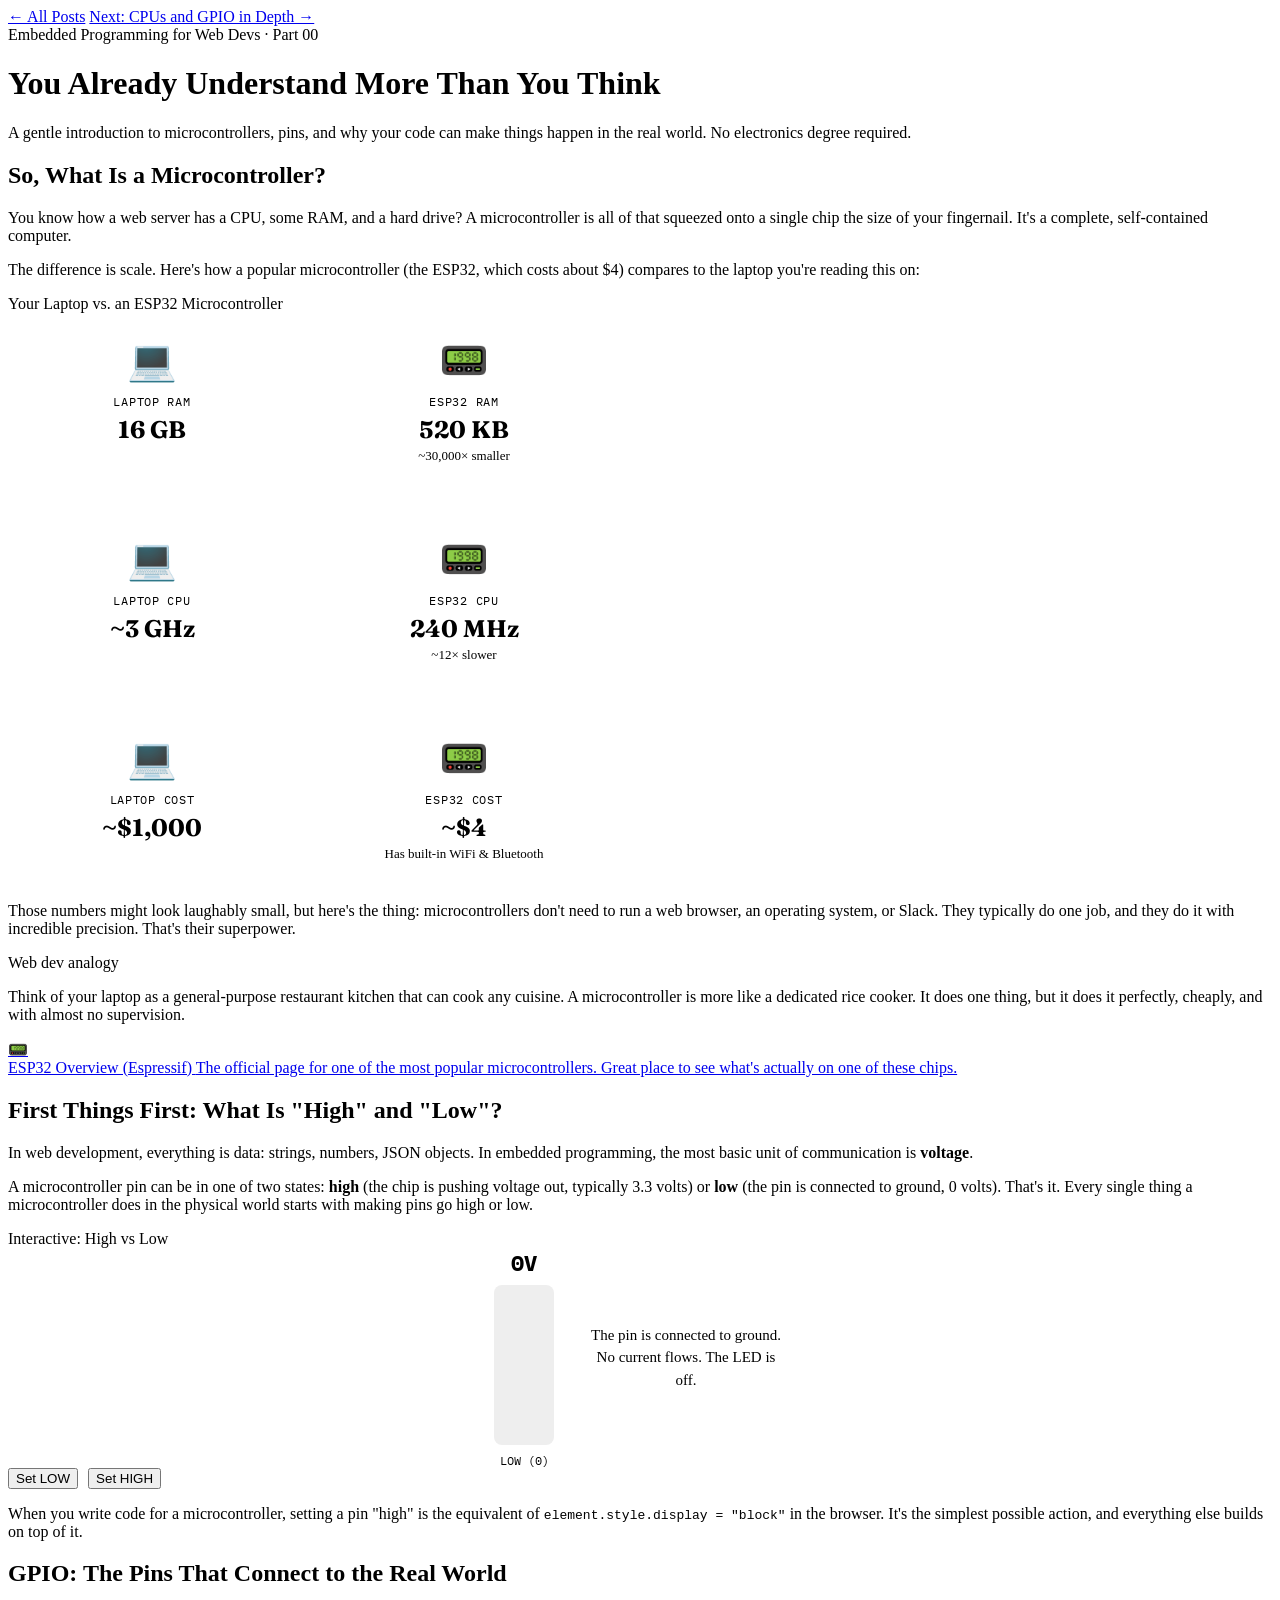
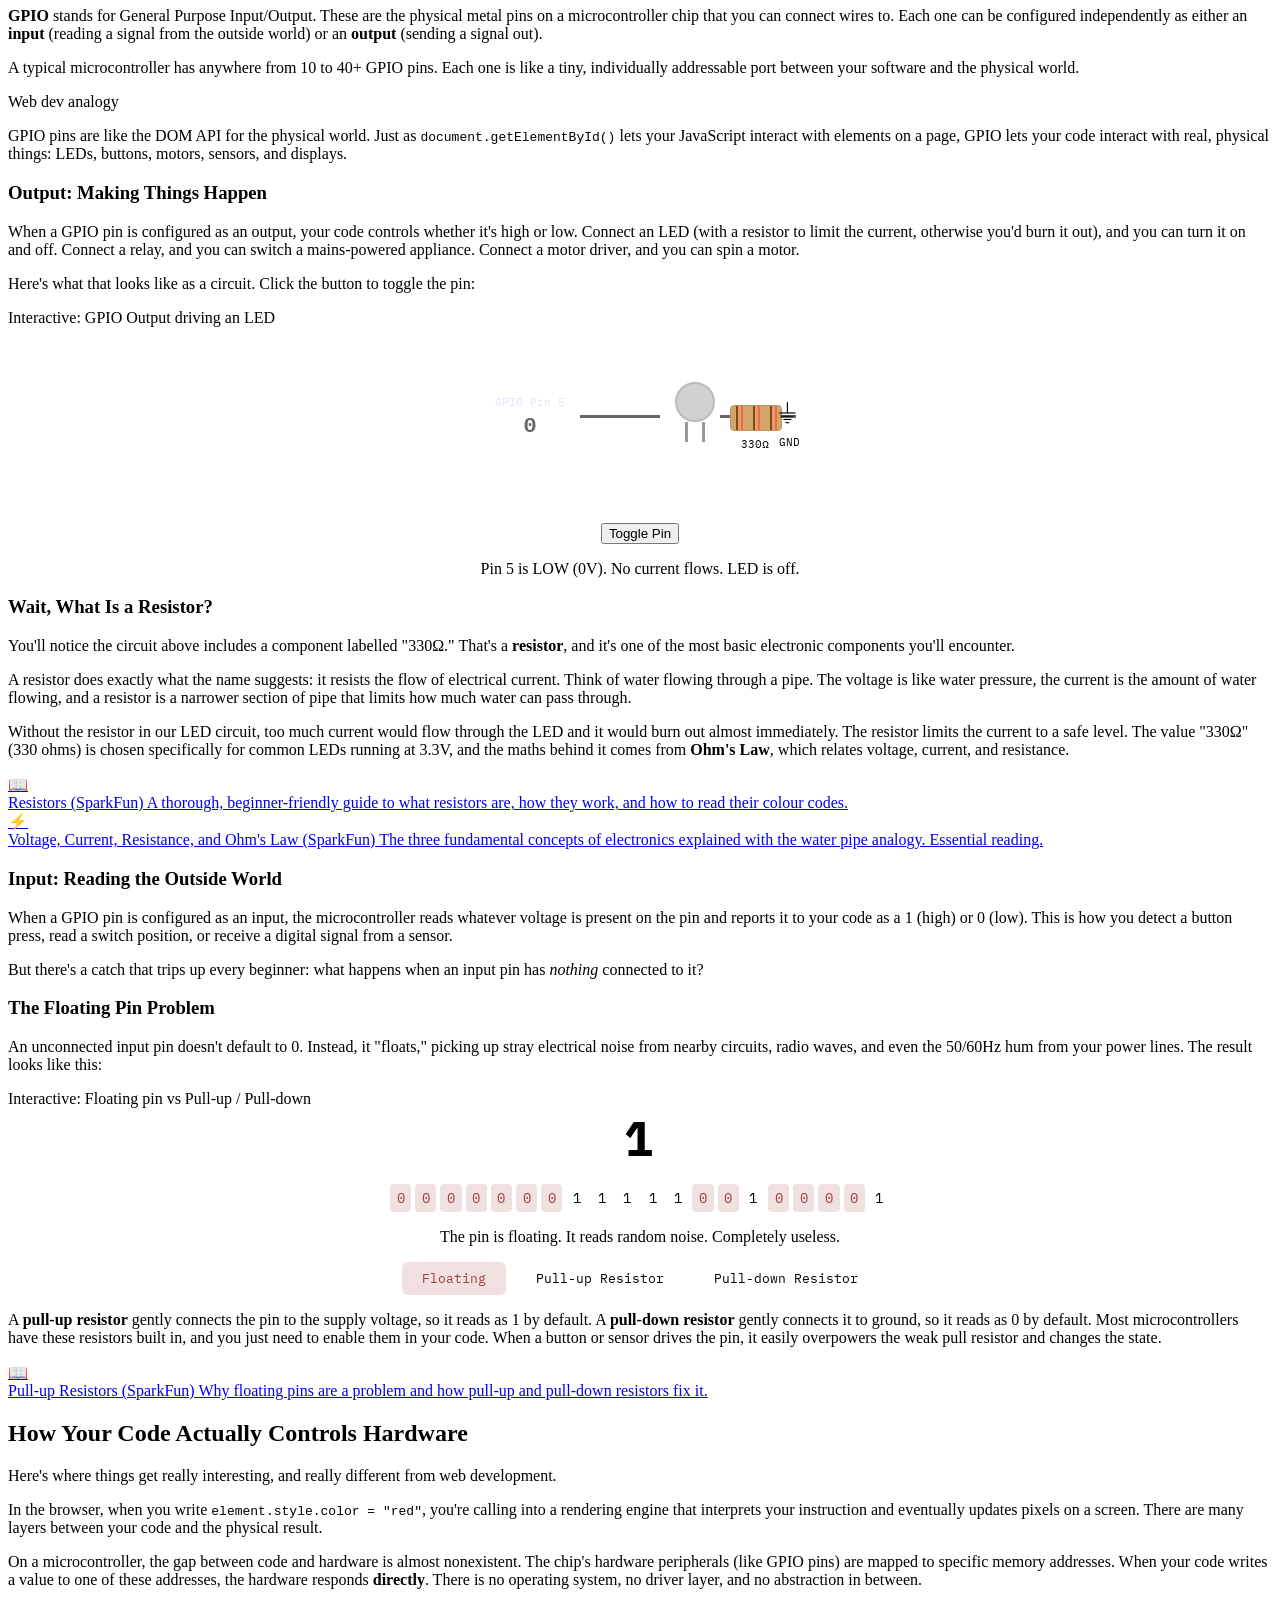
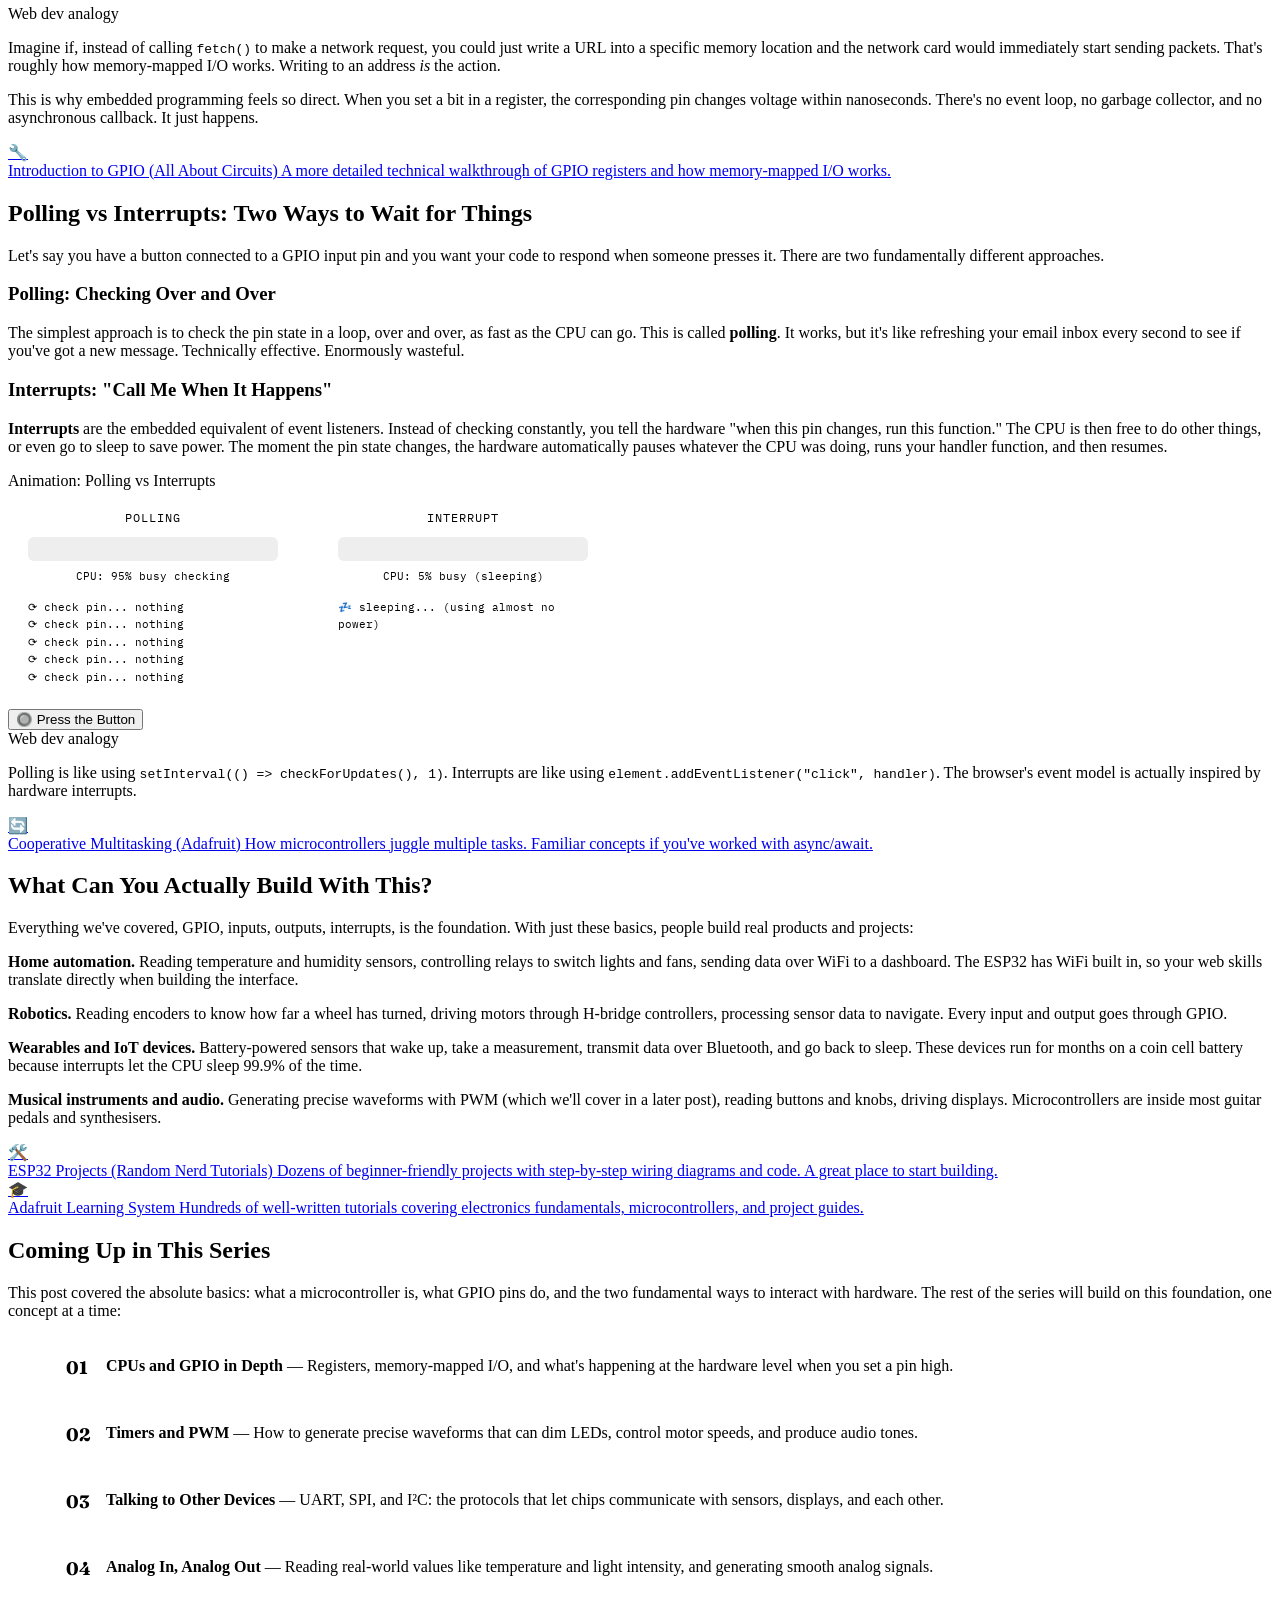
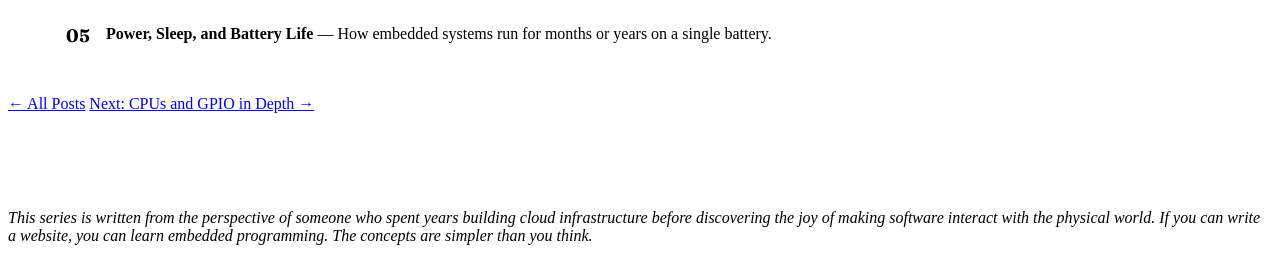
==== posts/00-you-already-understand.html @ 2ce7c253 "commit" ====
<!DOCTYPE html>
<html lang="en">
<head>
<meta charset="UTF-8">
<meta name="viewport" content="width=device-width, initial-scale=1.0">
<title>00: You Already Understand More Than You Think | Embedded for Web Devs</title>
<meta name="description" content="Microcontrollers, GPIO pins, voltage, resistors, and interrupts explained through web dev analogies and interactive demos.">
<link href="https://fonts.googleapis.com/css2?family=Fraunces:ital,opsz,wght@0,9..144,300;0,9..144,500;0,9..144,700;1,9..144,400&family=IBM+Plex+Mono:wght@400;500&family=Source+Sans+3:wght@400;500;600&display=swap" rel="stylesheet">
<link rel="stylesheet" href="../assets/css/shared.css">
<style>
  /* ---- MCU comparison ---- */
  .compare-grid {
    display: grid;
    grid-template-columns: 1fr 1fr;
    gap: 24px;
    width: 100%;
    max-width: 600px;
  }
  .compare-item {
    text-align: center;
    padding: 24px 16px;
    background: var(--bg);
    border-radius: 10px;
  }
  .compare-item .item-icon { font-size: 40px; margin-bottom: 10px; }
  .compare-item .item-label {
    font-family: 'IBM Plex Mono', monospace;
    font-size: 12px;
    text-transform: uppercase;
    letter-spacing: 0.06em;
    color: var(--text-muted);
    margin-bottom: 6px;
  }
  .compare-item .item-value {
    font-family: 'Fraunces', serif;
    font-size: 24px;
    font-weight: 700;
    color: var(--text);
  }
  .compare-item .item-note {
    font-size: 13px;
    color: var(--text-muted);
    margin-top: 4px;
  }

  /* ---- LED circuit ---- */
  .led-demo { display: flex; flex-direction: column; align-items: center; gap: 16px; }
  .circuit-visual { position: relative; width: 320px; height: 180px; }
  .mcu-box {
    position: absolute; left: 0; top: 30px; width: 100px; height: 120px;
    background: var(--code-bg); border-radius: 8px;
    display: flex; flex-direction: column; align-items: center; justify-content: center;
    color: #cdd6f4; font-family: 'IBM Plex Mono', monospace; font-size: 12px;
  }
  .mcu-box .mcu-label { font-size: 11px; opacity: 0.6; margin-bottom: 2px; }
  .mcu-box .pin-state { font-size: 20px; font-weight: 700; transition: color 0.3s; }
  .mcu-box .pin-state.high { color: #a6e3a1; }
  .mcu-box .pin-state.low { color: #6b6560; }
  .wire { position: absolute; top: 88px; left: 100px; width: 80px; height: 3px; background: #6b6560; transition: background 0.3s; }
  .wire.powered { background: var(--green); }
  .led-visual { position: absolute; top: 55px; left: 190px; width: 50px; height: 70px; display: flex; flex-direction: column; align-items: center; }
  .led-bulb {
    width: 36px; height: 36px; border-radius: 50%; background: #d1d1d1;
    transition: background 0.3s, box-shadow 0.3s; border: 2px solid #bbb;
  }
  .led-bulb.on {
    background: #6de368;
    box-shadow: 0 0 20px rgba(109,227,104,0.6), 0 0 60px rgba(109,227,104,0.2);
    border-color: #5bc856;
  }
  .led-legs { width: 14px; height: 20px; border-left: 3px solid #999; border-right: 3px solid #999; }
  .resistor-visual {
    position: absolute; top: 78px; left: 250px; width: 50px; height: 24px;
    background: repeating-linear-gradient(90deg, #d4a56a 0px, #d4a56a 5px, #8b4513 5px, #8b4513 7px, #d4a56a 7px, #d4a56a 10px, #ff6347 10px, #ff6347 12px, #d4a56a 12px, #d4a56a 17px);
    border-radius: 4px; border: 1px solid #b8956a;
  }
  .resistor-label { position: absolute; top: 110px; left: 248px; font-family: 'IBM Plex Mono', monospace; font-size: 11px; color: var(--text-muted); text-align: center; width: 54px; }
  .ground-symbol { position: absolute; top: 68px; right: 4px; font-size: 28px; color: var(--text-muted); }
  .ground-label { position: absolute; top: 108px; right: 0; font-family: 'IBM Plex Mono', monospace; font-size: 11px; color: var(--text-muted); }
  .wire2 { position: absolute; top: 88px; left: 240px; width: 10px; height: 3px; background: #6b6560; }
  .wire3 { position: absolute; top: 88px; left: 300px; width: 16px; height: 3px; background: #6b6560; }
  .demo-btn.active { background: var(--green); border-color: var(--green); color: white; }

  /* ---- Voltage bar ---- */
  .voltage-demo { display: flex; align-items: center; gap: 32px; flex-wrap: wrap; justify-content: center; }
  .voltage-bar-container { display: flex; flex-direction: column; align-items: center; gap: 8px; }
  .voltage-bar-track { width: 60px; height: 160px; background: #eee; border-radius: 8px; position: relative; overflow: hidden; border: 1px solid var(--border); }
  .voltage-bar-fill { position: absolute; bottom: 0; left: 0; right: 0; background: var(--green); border-radius: 0 0 7px 7px; transition: height 0.5s ease; }
  .voltage-bar-label { font-family: 'IBM Plex Mono', monospace; font-size: 22px; font-weight: 700; transition: color 0.3s; }
  .voltage-bar-sublabel { font-family: 'IBM Plex Mono', monospace; font-size: 12px; color: var(--text-muted); }
  .voltage-meaning { font-size: 15px; max-width: 200px; text-align: center; color: var(--text-muted); line-height: 1.5; }

  /* ---- Floating pin ---- */
  .float-demo { display: flex; flex-direction: column; align-items: center; gap: 16px; width: 100%; }
  .float-readout { font-family: 'IBM Plex Mono', monospace; font-size: 48px; font-weight: 700; letter-spacing: 4px; height: 60px; display: flex; align-items: center; transition: color 0.1s; }
  .float-stream { display: flex; gap: 4px; overflow: hidden; width: 100%; max-width: 500px; justify-content: center; }
  .float-bit { font-family: 'IBM Plex Mono', monospace; font-size: 14px; width: 22px; height: 28px; display: flex; align-items: center; justify-content: center; border-radius: 4px; transition: all 0.15s; }
  .float-bit.high { background: var(--green-light); color: var(--green); }
  .float-bit.low { background: #f0e0e0; color: #a04040; }
  .float-controls { display: flex; gap: 10px; flex-wrap: wrap; justify-content: center; }
  .float-btn { font-family: 'IBM Plex Mono', monospace; font-size: 13px; padding: 8px 20px; border-radius: 6px; border: 1px solid var(--border); background: var(--card); cursor: pointer; color: var(--text); transition: all 0.2s; }
  .float-btn:hover { border-color: var(--text-muted); }
  .float-btn.active-pull-up { background: var(--green-light); border-color: var(--green); color: var(--green); }
  .float-btn.active-pull-down { background: #f0e0e0; border-color: #a04040; color: #a04040; }

  /* ---- Polling vs Interrupt ---- */
  .poll-vs-int { display: grid; grid-template-columns: 1fr 1fr; gap: 20px; width: 100%; max-width: 600px; }
  @media (max-width: 560px) { .poll-vs-int { grid-template-columns: 1fr; } }
  .pvi-panel { background: var(--bg); border-radius: 10px; padding: 20px; text-align: center; }
  .pvi-title { font-family: 'IBM Plex Mono', monospace; font-size: 12px; text-transform: uppercase; letter-spacing: 0.08em; color: var(--text-muted); margin-bottom: 12px; }
  .pvi-cpu-bar { height: 24px; background: #eee; border-radius: 6px; overflow: hidden; margin-bottom: 8px; }
  .pvi-cpu-fill { height: 100%; border-radius: 6px; transition: width 0.3s; }
  .pvi-cpu-label { font-family: 'IBM Plex Mono', monospace; font-size: 11px; color: var(--text-muted); margin-bottom: 16px; display: block; }
  .pvi-log { font-family: 'IBM Plex Mono', monospace; font-size: 11px; text-align: left; height: 90px; overflow: hidden; color: var(--text-muted); line-height: 1.6; }
  .pvi-log .check { color: var(--pin-float); }
  .pvi-log .found { color: var(--green); font-weight: 500; }
  .pvi-log .sleep { color: var(--blue); }

  /* ---- Next up list ---- */
  .next-list { list-style: none; display: flex; flex-direction: column; gap: 12px; margin: 20px 0 32px; }
  .next-list li { display: flex; align-items: flex-start; gap: 12px; padding: 14px 18px; background: var(--card); border: 1px solid var(--border); border-radius: 8px; font-size: 16px; line-height: 1.5; }
  .next-list .next-num { font-family: 'Fraunces', serif; font-weight: 700; font-size: 18px; color: var(--accent); flex-shrink: 0; width: 28px; }

  .footer-note { margin-top: 64px; padding-top: 32px; border-top: 1px solid var(--border); font-size: 16px; color: var(--text-muted); font-style: italic; }
</style>
</head>
<body>

<div class="page-container">

  <nav class="post-nav">
    <a href="../index.html">← All Posts</a>
    <a href="01-cpus-and-gpio-in-depth.html" class="post-nav-next">Next: CPUs and GPIO in Depth →</a>
  </nav>

  <span class="series-tag">Embedded Programming for Web Devs · Part 00</span>
  <h1>You Already Understand More Than You Think</h1>
  <p class="subtitle">A gentle introduction to microcontrollers, pins, and why your code can make things happen in the real world. No electronics degree required.</p>

  <h2 class="fade-in">So, What Is a Microcontroller?</h2>

  <p class="fade-in">You know how a web server has a CPU, some RAM, and a hard drive? A microcontroller is all of that squeezed onto a single chip the size of your fingernail. It's a complete, self-contained computer.</p>

  <p class="fade-in">The difference is scale. Here's how a popular microcontroller (the ESP32, which costs about $4) compares to the laptop you're reading this on:</p>

  <div class="demo-container fade-in">
    <div class="demo-header">Your Laptop vs. an ESP32 Microcontroller</div>
    <div class="demo-body">
      <div class="compare-grid">
        <div class="compare-item"><div class="item-icon">💻</div><div class="item-label">Laptop RAM</div><div class="item-value">16 GB</div></div>
        <div class="compare-item"><div class="item-icon">📟</div><div class="item-label">ESP32 RAM</div><div class="item-value">520 KB</div><div class="item-note">~30,000× smaller</div></div>
        <div class="compare-item"><div class="item-icon">💻</div><div class="item-label">Laptop CPU</div><div class="item-value">~3 GHz</div></div>
        <div class="compare-item"><div class="item-icon">📟</div><div class="item-label">ESP32 CPU</div><div class="item-value">240 MHz</div><div class="item-note">~12× slower</div></div>
        <div class="compare-item"><div class="item-icon">💻</div><div class="item-label">Laptop Cost</div><div class="item-value">~$1,000</div></div>
        <div class="compare-item"><div class="item-icon">📟</div><div class="item-label">ESP32 Cost</div><div class="item-value">~$4</div><div class="item-note">Has built-in WiFi & Bluetooth</div></div>
      </div>
    </div>
  </div>

  <p class="fade-in">Those numbers might look laughably small, but here's the thing: microcontrollers don't need to run a web browser, an operating system, or Slack. They typically do one job, and they do it with incredible precision. That's their superpower.</p>

  <div class="analogy fade-in">
    <div class="analogy-label">Web dev analogy</div>
    <p>Think of your laptop as a general-purpose restaurant kitchen that can cook any cuisine. A microcontroller is more like a dedicated rice cooker. It does one thing, but it does it perfectly, cheaply, and with almost no supervision.</p>
  </div>

  <a href="https://www.espressif.com/en/products/socs/esp32" class="link-card fade-in" target="_blank">
    <div class="link-icon">📟</div>
    <div class="link-body">
      <span class="link-title">ESP32 Overview (Espressif)</span>
      <span class="link-desc">The official page for one of the most popular microcontrollers. Great place to see what's actually on one of these chips.</span>
    </div>
  </a>

  <h2 class="fade-in">First Things First: What Is "High" and "Low"?</h2>

  <p class="fade-in">In web development, everything is data: strings, numbers, JSON objects. In embedded programming, the most basic unit of communication is <strong>voltage</strong>.</p>

  <p class="fade-in">A microcontroller pin can be in one of two states: <strong>high</strong> (the chip is pushing voltage out, typically 3.3 volts) or <strong>low</strong> (the pin is connected to ground, 0 volts). That's it. Every single thing a microcontroller does in the physical world starts with making pins go high or low.</p>

  <div class="demo-container fade-in" id="voltage-demo">
    <div class="demo-header">Interactive: High vs Low</div>
    <div class="demo-body">
      <div class="voltage-demo">
        <div class="voltage-bar-container">
          <div class="voltage-bar-label" id="voltage-value" style="color: var(--pin-low);">0V</div>
          <div class="voltage-bar-track"><div class="voltage-bar-fill" id="voltage-fill" style="height: 0%;"></div></div>
          <div class="voltage-bar-sublabel" id="voltage-state">LOW (0)</div>
        </div>
        <div class="voltage-meaning" id="voltage-meaning">The pin is connected to ground. No current flows. The LED is off.</div>
      </div>
      <div style="display: flex; gap: 10px;">
        <button class="demo-btn" onclick="setVoltage(false)">Set LOW</button>
        <button class="demo-btn" onclick="setVoltage(true)">Set HIGH</button>
      </div>
    </div>
  </div>

  <p class="fade-in">When you write code for a microcontroller, setting a pin "high" is the equivalent of <code>element.style.display = "block"</code> in the browser. It's the simplest possible action, and everything else builds on top of it.</p>

  <h2 class="fade-in">GPIO: The Pins That Connect to the Real World</h2>

  <p class="fade-in"><strong>GPIO</strong> stands for General Purpose Input/Output. These are the physical metal pins on a microcontroller chip that you can connect wires to. Each one can be configured independently as either an <strong>input</strong> (reading a signal from the outside world) or an <strong>output</strong> (sending a signal out).</p>

  <p class="fade-in">A typical microcontroller has anywhere from 10 to 40+ GPIO pins. Each one is like a tiny, individually addressable port between your software and the physical world.</p>

  <div class="analogy fade-in">
    <div class="analogy-label">Web dev analogy</div>
    <p>GPIO pins are like the DOM API for the physical world. Just as <code>document.getElementById()</code> lets your JavaScript interact with elements on a page, GPIO lets your code interact with real, physical things: LEDs, buttons, motors, sensors, and displays.</p>
  </div>

  <h3 class="fade-in">Output: Making Things Happen</h3>

  <p class="fade-in">When a GPIO pin is configured as an output, your code controls whether it's high or low. Connect an LED (with a resistor to limit the current, otherwise you'd burn it out), and you can turn it on and off. Connect a relay, and you can switch a mains-powered appliance. Connect a motor driver, and you can spin a motor.</p>

  <p class="fade-in">Here's what that looks like as a circuit. Click the button to toggle the pin:</p>

  <div class="demo-container fade-in" id="led-demo">
    <div class="demo-header">Interactive: GPIO Output driving an LED</div>
    <div class="demo-body">
      <div class="led-demo">
        <div class="circuit-visual">
          <div class="mcu-box"><span class="mcu-label">GPIO Pin 5</span><span class="pin-state low" id="led-pin-state">0</span></div>
          <div class="wire" id="led-wire"></div>
          <div class="led-visual"><div class="led-bulb" id="led-bulb"></div><div class="led-legs"></div></div>
          <div class="wire2"></div>
          <div class="resistor-visual"></div>
          <div class="resistor-label">330Ω</div>
          <div class="wire3"></div>
          <div class="ground-symbol">⏚</div>
          <div class="ground-label">GND</div>
        </div>
        <button class="demo-btn" id="led-toggle-btn" onclick="toggleLED()">Toggle Pin</button>
        <div class="demo-caption" id="led-caption">Pin 5 is LOW (0V). No current flows. LED is off.</div>
      </div>
    </div>
  </div>

  <h3 class="fade-in">Wait, What Is a Resistor?</h3>

  <p class="fade-in">You'll notice the circuit above includes a component labelled "330Ω." That's a <strong>resistor</strong>, and it's one of the most basic electronic components you'll encounter.</p>

  <p class="fade-in">A resistor does exactly what the name suggests: it resists the flow of electrical current. Think of water flowing through a pipe. The voltage is like water pressure, the current is the amount of water flowing, and a resistor is a narrower section of pipe that limits how much water can pass through.</p>

  <p class="fade-in">Without the resistor in our LED circuit, too much current would flow through the LED and it would burn out almost immediately. The resistor limits the current to a safe level. The value "330Ω" (330 ohms) is chosen specifically for common LEDs running at 3.3V, and the maths behind it comes from <strong>Ohm's Law</strong>, which relates voltage, current, and resistance.</p>

  <a href="https://learn.sparkfun.com/tutorials/resistors/all" class="link-card fade-in" target="_blank">
    <div class="link-icon">📖</div>
    <div class="link-body">
      <span class="link-title">Resistors (SparkFun)</span>
      <span class="link-desc">A thorough, beginner-friendly guide to what resistors are, how they work, and how to read their colour codes.</span>
    </div>
  </a>

  <a href="https://learn.sparkfun.com/tutorials/voltage-current-resistance-and-ohms-law/all" class="link-card fade-in" target="_blank">
    <div class="link-icon">⚡</div>
    <div class="link-body">
      <span class="link-title">Voltage, Current, Resistance, and Ohm's Law (SparkFun)</span>
      <span class="link-desc">The three fundamental concepts of electronics explained with the water pipe analogy. Essential reading.</span>
    </div>
  </a>

  <h3 class="fade-in">Input: Reading the Outside World</h3>

  <p class="fade-in">When a GPIO pin is configured as an input, the microcontroller reads whatever voltage is present on the pin and reports it to your code as a 1 (high) or 0 (low). This is how you detect a button press, read a switch position, or receive a digital signal from a sensor.</p>

  <p class="fade-in">But there's a catch that trips up every beginner: what happens when an input pin has <em>nothing</em> connected to it?</p>

  <h3 class="fade-in">The Floating Pin Problem</h3>

  <p class="fade-in">An unconnected input pin doesn't default to 0. Instead, it "floats," picking up stray electrical noise from nearby circuits, radio waves, and even the 50/60Hz hum from your power lines. The result looks like this:</p>

  <div class="demo-container fade-in" id="float-demo">
    <div class="demo-header">Interactive: Floating pin vs Pull-up / Pull-down</div>
    <div class="demo-body">
      <div class="float-demo">
        <div class="float-readout" id="float-value">?</div>
        <div class="float-stream" id="float-stream"></div>
        <div class="demo-caption" id="float-caption">The pin is floating. It reads random noise. Completely useless.</div>
        <div class="float-controls">
          <button class="float-btn" id="btn-float" onclick="setFloatMode('float')">Floating</button>
          <button class="float-btn" id="btn-pullup" onclick="setFloatMode('pullup')">Pull-up Resistor</button>
          <button class="float-btn" id="btn-pulldown" onclick="setFloatMode('pulldown')">Pull-down Resistor</button>
        </div>
      </div>
    </div>
  </div>

  <p class="fade-in">A <strong>pull-up resistor</strong> gently connects the pin to the supply voltage, so it reads as 1 by default. A <strong>pull-down resistor</strong> gently connects it to ground, so it reads as 0 by default. Most microcontrollers have these resistors built in, and you just need to enable them in your code. When a button or sensor drives the pin, it easily overpowers the weak pull resistor and changes the state.</p>

  <a href="https://learn.sparkfun.com/tutorials/pull-up-resistors/all" class="link-card fade-in" target="_blank">
    <div class="link-icon">📖</div>
    <div class="link-body">
      <span class="link-title">Pull-up Resistors (SparkFun)</span>
      <span class="link-desc">Why floating pins are a problem and how pull-up and pull-down resistors fix it.</span>
    </div>
  </a>

  <h2 class="fade-in">How Your Code Actually Controls Hardware</h2>

  <p class="fade-in">Here's where things get really interesting, and really different from web development.</p>

  <p class="fade-in">In the browser, when you write <code>element.style.color = "red"</code>, you're calling into a rendering engine that interprets your instruction and eventually updates pixels on a screen. There are many layers between your code and the physical result.</p>

  <p class="fade-in">On a microcontroller, the gap between code and hardware is almost nonexistent. The chip's hardware peripherals (like GPIO pins) are mapped to specific memory addresses. When your code writes a value to one of these addresses, the hardware responds <strong>directly</strong>. There is no operating system, no driver layer, and no abstraction in between.</p>

  <div class="analogy fade-in">
    <div class="analogy-label">Web dev analogy</div>
    <p>Imagine if, instead of calling <code>fetch()</code> to make a network request, you could just write a URL into a specific memory location and the network card would immediately start sending packets. That's roughly how memory-mapped I/O works. Writing to an address <em>is</em> the action.</p>
  </div>

  <p class="fade-in">This is why embedded programming feels so direct. When you set a bit in a register, the corresponding pin changes voltage within nanoseconds. There's no event loop, no garbage collector, and no asynchronous callback. It just happens.</p>

  <a href="https://www.allaboutcircuits.com/technical-articles/introduction-to-microcontroller-gpio/" class="link-card fade-in" target="_blank">
    <div class="link-icon">🔧</div>
    <div class="link-body">
      <span class="link-title">Introduction to GPIO (All About Circuits)</span>
      <span class="link-desc">A more detailed technical walkthrough of GPIO registers and how memory-mapped I/O works.</span>
    </div>
  </a>

  <h2 class="fade-in">Polling vs Interrupts: Two Ways to Wait for Things</h2>

  <p class="fade-in">Let's say you have a button connected to a GPIO input pin and you want your code to respond when someone presses it. There are two fundamentally different approaches.</p>

  <h3 class="fade-in">Polling: Checking Over and Over</h3>

  <p class="fade-in">The simplest approach is to check the pin state in a loop, over and over, as fast as the CPU can go. This is called <strong>polling</strong>. It works, but it's like refreshing your email inbox every second to see if you've got a new message. Technically effective. Enormously wasteful.</p>

  <h3 class="fade-in">Interrupts: "Call Me When It Happens"</h3>

  <p class="fade-in"><strong>Interrupts</strong> are the embedded equivalent of event listeners. Instead of checking constantly, you tell the hardware "when this pin changes, run this function." The CPU is then free to do other things, or even go to sleep to save power. The moment the pin state changes, the hardware automatically pauses whatever the CPU was doing, runs your handler function, and then resumes.</p>

  <div class="demo-container fade-in" id="poll-int-demo">
    <div class="demo-header">Animation: Polling vs Interrupts</div>
    <div class="demo-body">
      <div class="poll-vs-int">
        <div class="pvi-panel">
          <div class="pvi-title">Polling</div>
          <div class="pvi-cpu-bar"><div class="pvi-cpu-fill" id="poll-cpu" style="width: 95%; background: var(--pin-float);"></div></div>
          <span class="pvi-cpu-label">CPU: 95% busy checking</span>
          <div class="pvi-log" id="poll-log"></div>
        </div>
        <div class="pvi-panel">
          <div class="pvi-title">Interrupt</div>
          <div class="pvi-cpu-bar"><div class="pvi-cpu-fill" id="int-cpu" style="width: 5%; background: var(--green);"></div></div>
          <span class="pvi-cpu-label">CPU: 5% busy (sleeping)</span>
          <div class="pvi-log" id="int-log"></div>
        </div>
      </div>
      <button class="demo-btn" id="press-btn" onclick="simulatePress()">🔘 Press the Button</button>
    </div>
  </div>

  <div class="analogy fade-in">
    <div class="analogy-label">Web dev analogy</div>
    <p>Polling is like using <code>setInterval(() => checkForUpdates(), 1)</code>. Interrupts are like using <code>element.addEventListener("click", handler)</code>. The browser's event model is actually inspired by hardware interrupts.</p>
  </div>

  <a href="https://learn.adafruit.com/cooperative-multitasking-in-circuitpython-with-asyncio/overview" class="link-card fade-in" target="_blank">
    <div class="link-icon">🔄</div>
    <div class="link-body">
      <span class="link-title">Cooperative Multitasking (Adafruit)</span>
      <span class="link-desc">How microcontrollers juggle multiple tasks. Familiar concepts if you've worked with async/await.</span>
    </div>
  </a>

  <h2 class="fade-in">What Can You Actually Build With This?</h2>

  <p class="fade-in">Everything we've covered, GPIO, inputs, outputs, interrupts, is the foundation. With just these basics, people build real products and projects:</p>

  <p class="fade-in"><strong>Home automation.</strong> Reading temperature and humidity sensors, controlling relays to switch lights and fans, sending data over WiFi to a dashboard. The ESP32 has WiFi built in, so your web skills translate directly when building the interface.</p>

  <p class="fade-in"><strong>Robotics.</strong> Reading encoders to know how far a wheel has turned, driving motors through H-bridge controllers, processing sensor data to navigate. Every input and output goes through GPIO.</p>

  <p class="fade-in"><strong>Wearables and IoT devices.</strong> Battery-powered sensors that wake up, take a measurement, transmit data over Bluetooth, and go back to sleep. These devices run for months on a coin cell battery because interrupts let the CPU sleep 99.9% of the time.</p>

  <p class="fade-in"><strong>Musical instruments and audio.</strong> Generating precise waveforms with PWM (which we'll cover in a later post), reading buttons and knobs, driving displays. Microcontrollers are inside most guitar pedals and synthesisers.</p>

  <a href="https://randomnerdtutorials.com/projects-esp32/" class="link-card fade-in" target="_blank">
    <div class="link-icon">🛠️</div>
    <div class="link-body">
      <span class="link-title">ESP32 Projects (Random Nerd Tutorials)</span>
      <span class="link-desc">Dozens of beginner-friendly projects with step-by-step wiring diagrams and code. A great place to start building.</span>
    </div>
  </a>

  <a href="https://learn.adafruit.com/" class="link-card fade-in" target="_blank">
    <div class="link-icon">🎓</div>
    <div class="link-body">
      <span class="link-title">Adafruit Learning System</span>
      <span class="link-desc">Hundreds of well-written tutorials covering electronics fundamentals, microcontrollers, and project guides.</span>
    </div>
  </a>

  <h2 class="fade-in">Coming Up in This Series</h2>

  <p class="fade-in">This post covered the absolute basics: what a microcontroller is, what GPIO pins do, and the two fundamental ways to interact with hardware. The rest of the series will build on this foundation, one concept at a time:</p>

  <ul class="next-list fade-in">
    <li><span class="next-num">01</span><span><strong>CPUs and GPIO in Depth</strong> — Registers, memory-mapped I/O, and what's happening at the hardware level when you set a pin high.</span></li>
    <li><span class="next-num">02</span><span><strong>Timers and PWM</strong> — How to generate precise waveforms that can dim LEDs, control motor speeds, and produce audio tones.</span></li>
    <li><span class="next-num">03</span><span><strong>Talking to Other Devices</strong> — UART, SPI, and I²C: the protocols that let chips communicate with sensors, displays, and each other.</span></li>
    <li><span class="next-num">04</span><span><strong>Analog In, Analog Out</strong> — Reading real-world values like temperature and light intensity, and generating smooth analog signals.</span></li>
    <li><span class="next-num">05</span><span><strong>Power, Sleep, and Battery Life</strong> — How embedded systems run for months or years on a single battery.</span></li>
  </ul>

  <div class="post-footer fade-in">
    <a href="../index.html">← All Posts</a>
    <a href="01-cpus-and-gpio-in-depth.html">Next: CPUs and GPIO in Depth →</a>
  </div>

  <p class="fade-in footer-note">This series is written from the perspective of someone who spent years building cloud infrastructure before discovering the joy of making software interact with the physical world. If you can write a website, you can learn embedded programming. The concepts are simpler than you think.</p>

</div>

<script src="../assets/js/shared.js"></script>
<script>
// ---- Voltage demo ----
function setVoltage(high) {
  const fill = document.getElementById('voltage-fill');
  const value = document.getElementById('voltage-value');
  const state = document.getElementById('voltage-state');
  const meaning = document.getElementById('voltage-meaning');
  if (high) {
    fill.style.height = '100%'; value.textContent = '3.3V'; value.style.color = 'var(--green)';
    state.textContent = 'HIGH (1)'; meaning.textContent = 'The pin is driven to 3.3 volts. Current flows through the circuit. The LED is on.';
  } else {
    fill.style.height = '0%'; value.textContent = '0V'; value.style.color = 'var(--pin-low)';
    state.textContent = 'LOW (0)'; meaning.textContent = 'The pin is connected to ground. No current flows. The LED is off.';
  }
}

// ---- LED demo ----
let ledOn = false;
function toggleLED() {
  ledOn = !ledOn;
  const bulb = document.getElementById('led-bulb'), wire = document.getElementById('led-wire');
  const pinState = document.getElementById('led-pin-state'), caption = document.getElementById('led-caption');
  const btn = document.getElementById('led-toggle-btn');
  if (ledOn) {
    bulb.classList.add('on'); wire.classList.add('powered'); pinState.textContent = '1'; pinState.className = 'pin-state high';
    caption.textContent = 'Pin 5 is HIGH (3.3V). Current flows through the LED and resistor to ground. LED is on!'; btn.classList.add('active');
  } else {
    bulb.classList.remove('on'); wire.classList.remove('powered'); pinState.textContent = '0'; pinState.className = 'pin-state low';
    caption.textContent = 'Pin 5 is LOW (0V). No current flows. LED is off.'; btn.classList.remove('active');
  }
}

// ---- Floating pin demo ----
let floatMode = 'float';
function initFloatDemo() {
  const stream = document.getElementById('float-stream');
  for (let i = 0; i < 20; i++) {
    const bit = document.createElement('div'); bit.className = 'float-bit low'; bit.textContent = '0'; stream.appendChild(bit);
  }
  setFloatMode('float');
  setInterval(() => {
    const value = document.getElementById('float-value'), stream = document.getElementById('float-stream');
    let v, cls;
    if (floatMode === 'float') { v = Math.random() > 0.5 ? 1 : 0; cls = v ? 'high' : 'low'; }
    else if (floatMode === 'pullup') { v = 1; cls = 'high'; }
    else { v = 0; cls = 'low'; }
    value.textContent = v; value.style.color = v ? 'var(--green)' : '#a04040';
    const newBit = document.createElement('div'); newBit.className = 'float-bit ' + cls; newBit.textContent = v;
    stream.appendChild(newBit);
    if (stream.children.length > 20) stream.removeChild(stream.firstChild);
  }, 150);
}
function setFloatMode(mode) {
  floatMode = mode;
  document.getElementById('btn-float').className = 'float-btn';
  document.getElementById('btn-pullup').className = 'float-btn';
  document.getElementById('btn-pulldown').className = 'float-btn';
  const caption = document.getElementById('float-caption');
  if (mode === 'float') { document.getElementById('btn-float').classList.add('active-pull-down'); caption.textContent = 'The pin is floating. It reads random noise. Completely useless.'; }
  else if (mode === 'pullup') { document.getElementById('btn-pullup').classList.add('active-pull-up'); caption.textContent = 'Pull-up enabled. The pin reads a stable 1. Press a button to pull it low.'; }
  else { document.getElementById('btn-pulldown').classList.add('active-pull-down'); caption.textContent = 'Pull-down enabled. The pin reads a stable 0. A sensor can drive it high.'; }
}

// ---- Polling vs Interrupt ----
function initPollDemo() {
  const pollLog = document.getElementById('poll-log'), intLog = document.getElementById('int-log');
  setInterval(() => {
    const line = document.createElement('div'); line.innerHTML = '<span class="check">⟳ check pin... nothing</span>';
    pollLog.appendChild(line); if (pollLog.children.length > 5) pollLog.removeChild(pollLog.firstChild);
  }, 400);
  intLog.innerHTML = '<div class="sleep">💤 sleeping... (using almost no power)</div>';
}
function simulatePress() {
  const pollLog = document.getElementById('poll-log'), intLog = document.getElementById('int-log');
  const btn = document.getElementById('press-btn');
  btn.style.transform = 'scale(0.95)'; setTimeout(() => btn.style.transform = '', 150);
  const pollLine = document.createElement('div'); pollLine.innerHTML = '<span class="found">⟳ check pin... PRESSED! → toggle LED</span>';
  pollLog.appendChild(pollLine); if (pollLog.children.length > 5) pollLog.removeChild(pollLog.firstChild);
  intLog.innerHTML = '';
  const intLine1 = document.createElement('div'); intLine1.innerHTML = '<span class="found">⚡ INTERRUPT! → toggle LED</span>'; intLog.appendChild(intLine1);
  setTimeout(() => { const intLine2 = document.createElement('div'); intLine2.innerHTML = '<span class="sleep">💤 back to sleep...</span>'; intLog.appendChild(intLine2); }, 800);
}

document.addEventListener('DOMContentLoaded', () => { initFloatDemo(); initPollDemo(); });
</script>

</body>
</html>
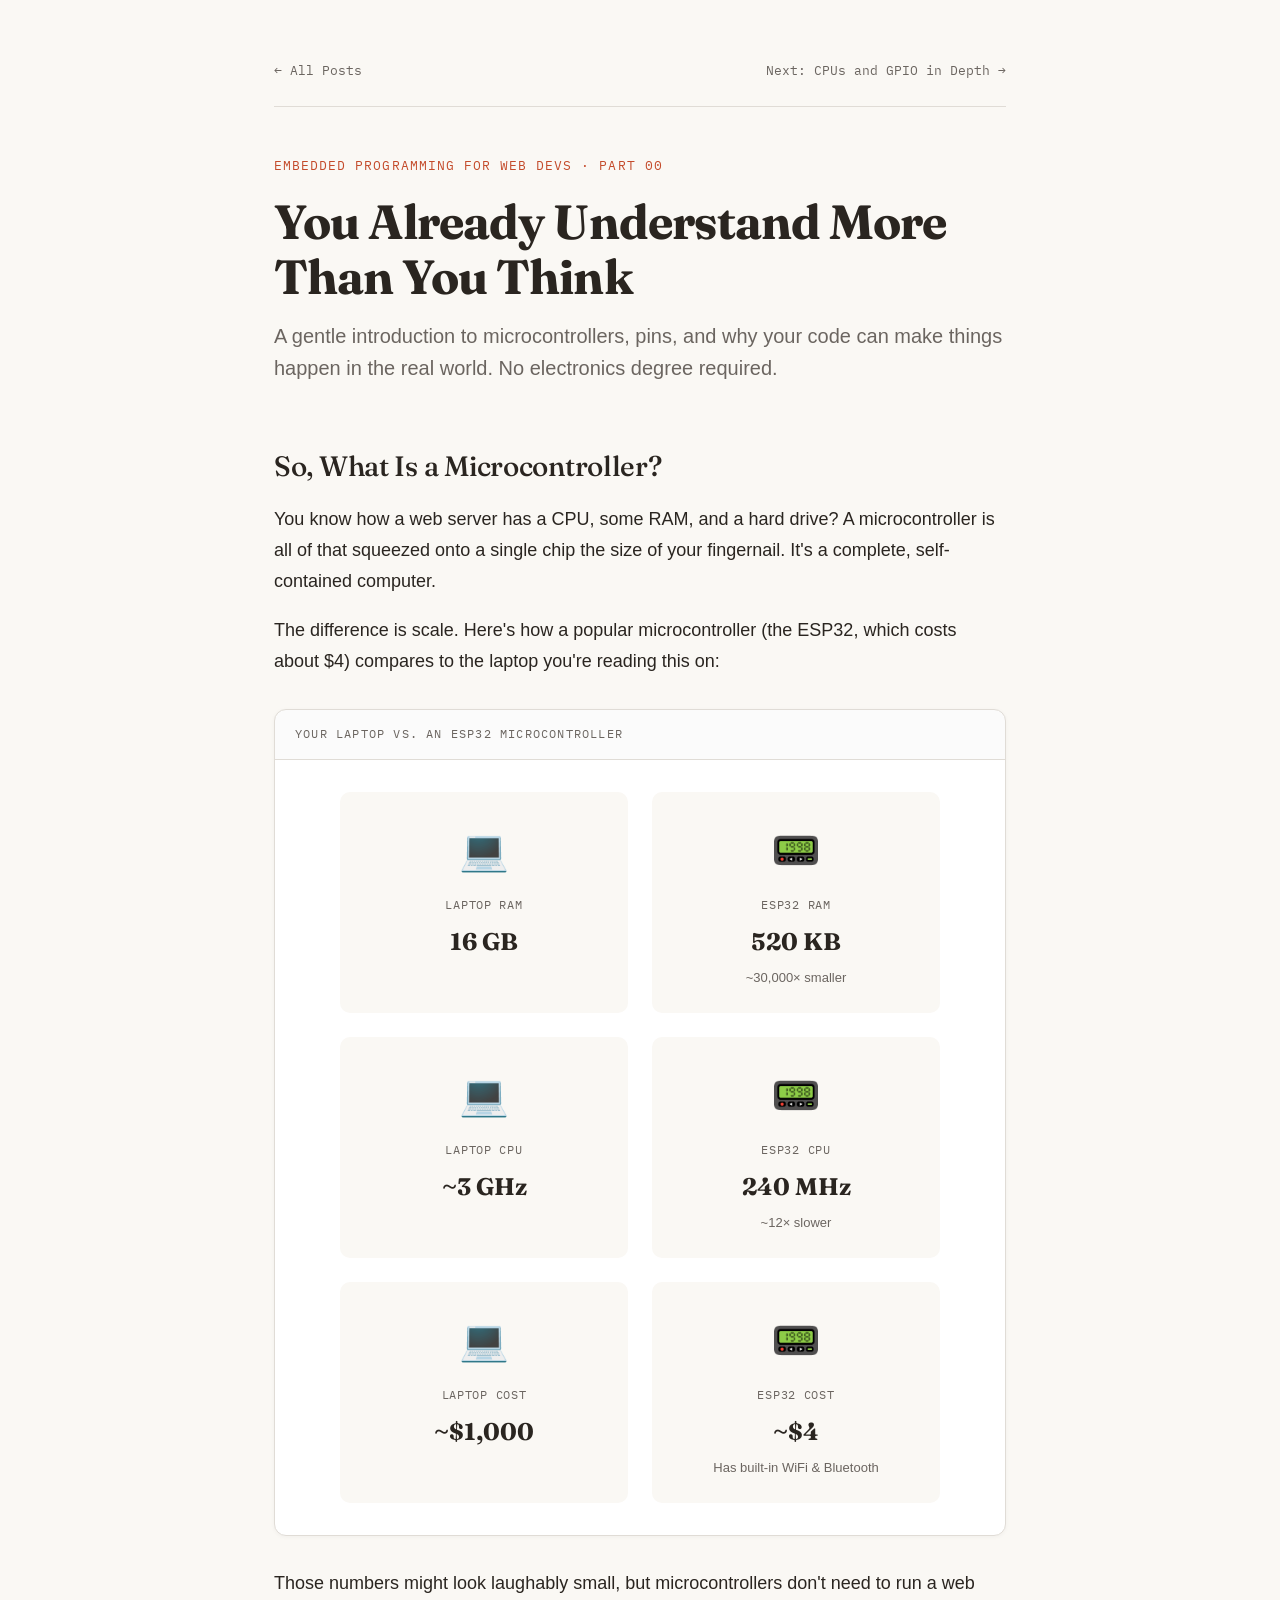
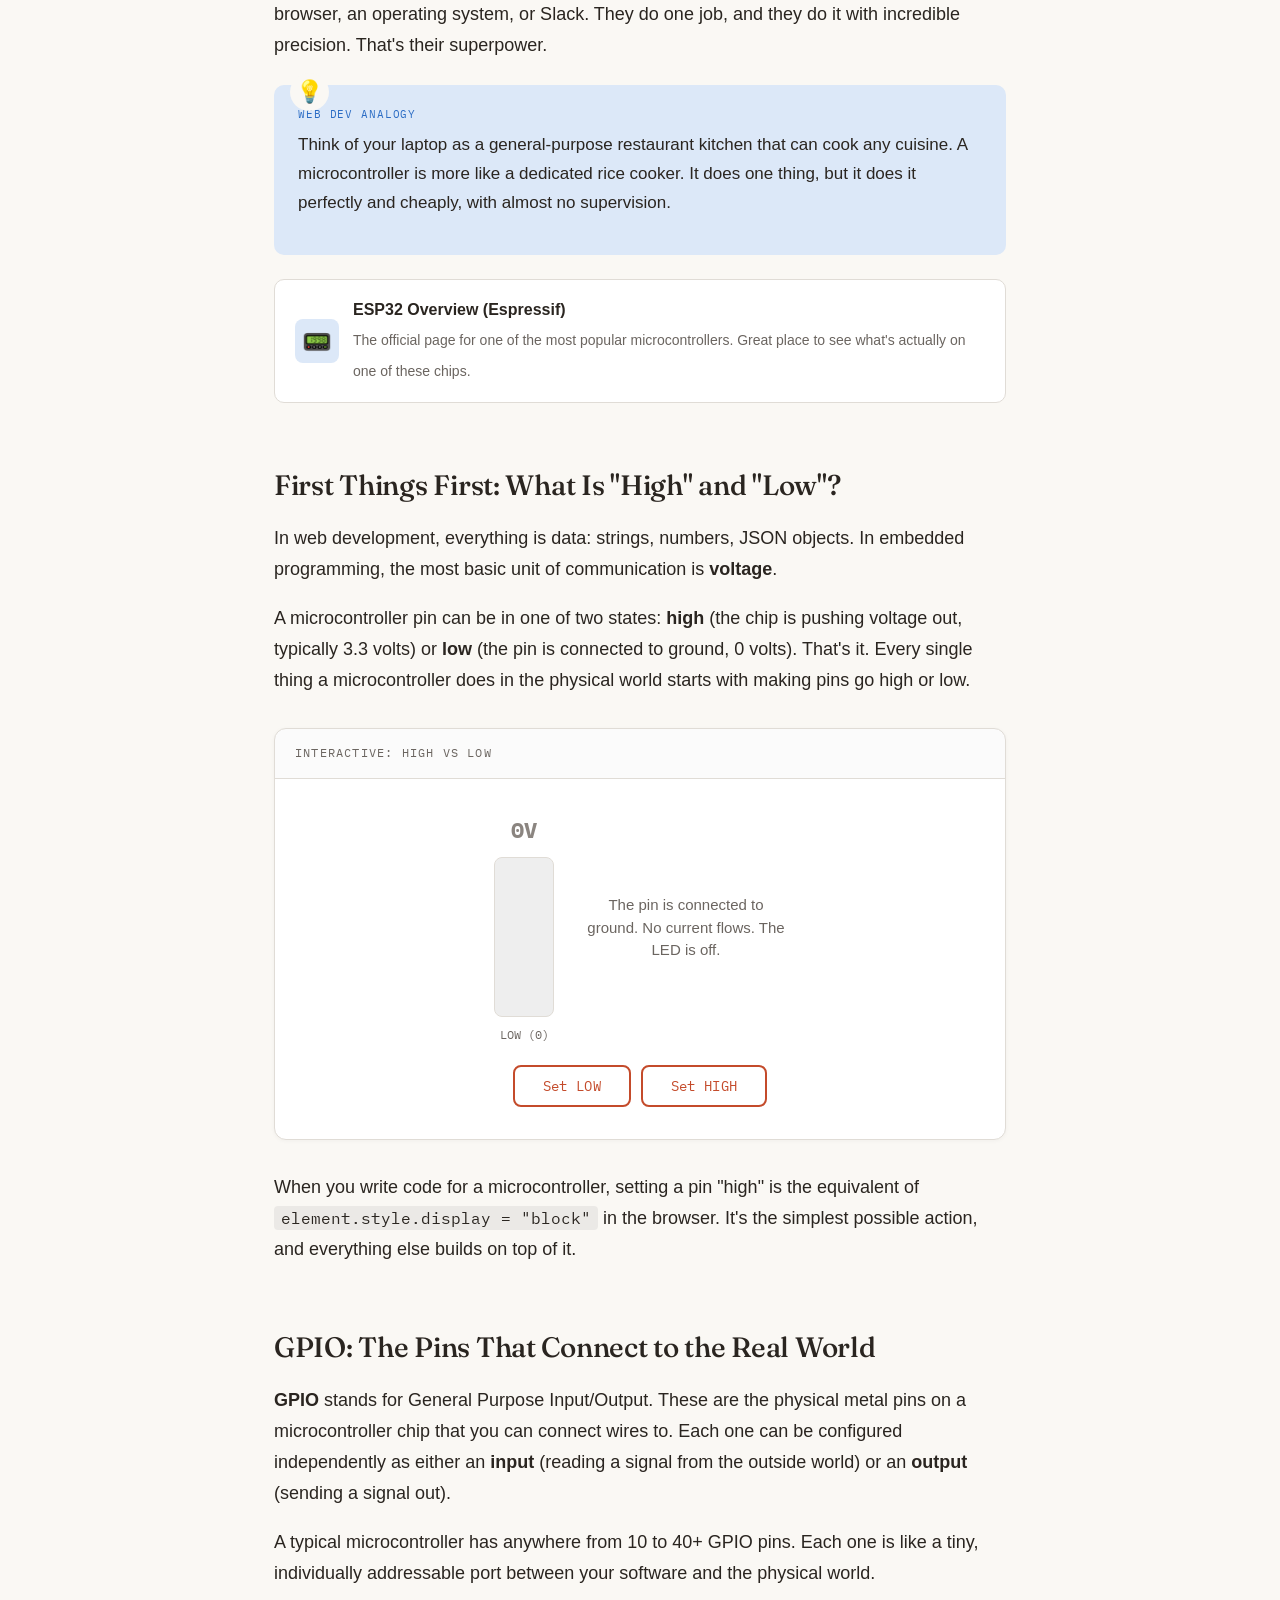
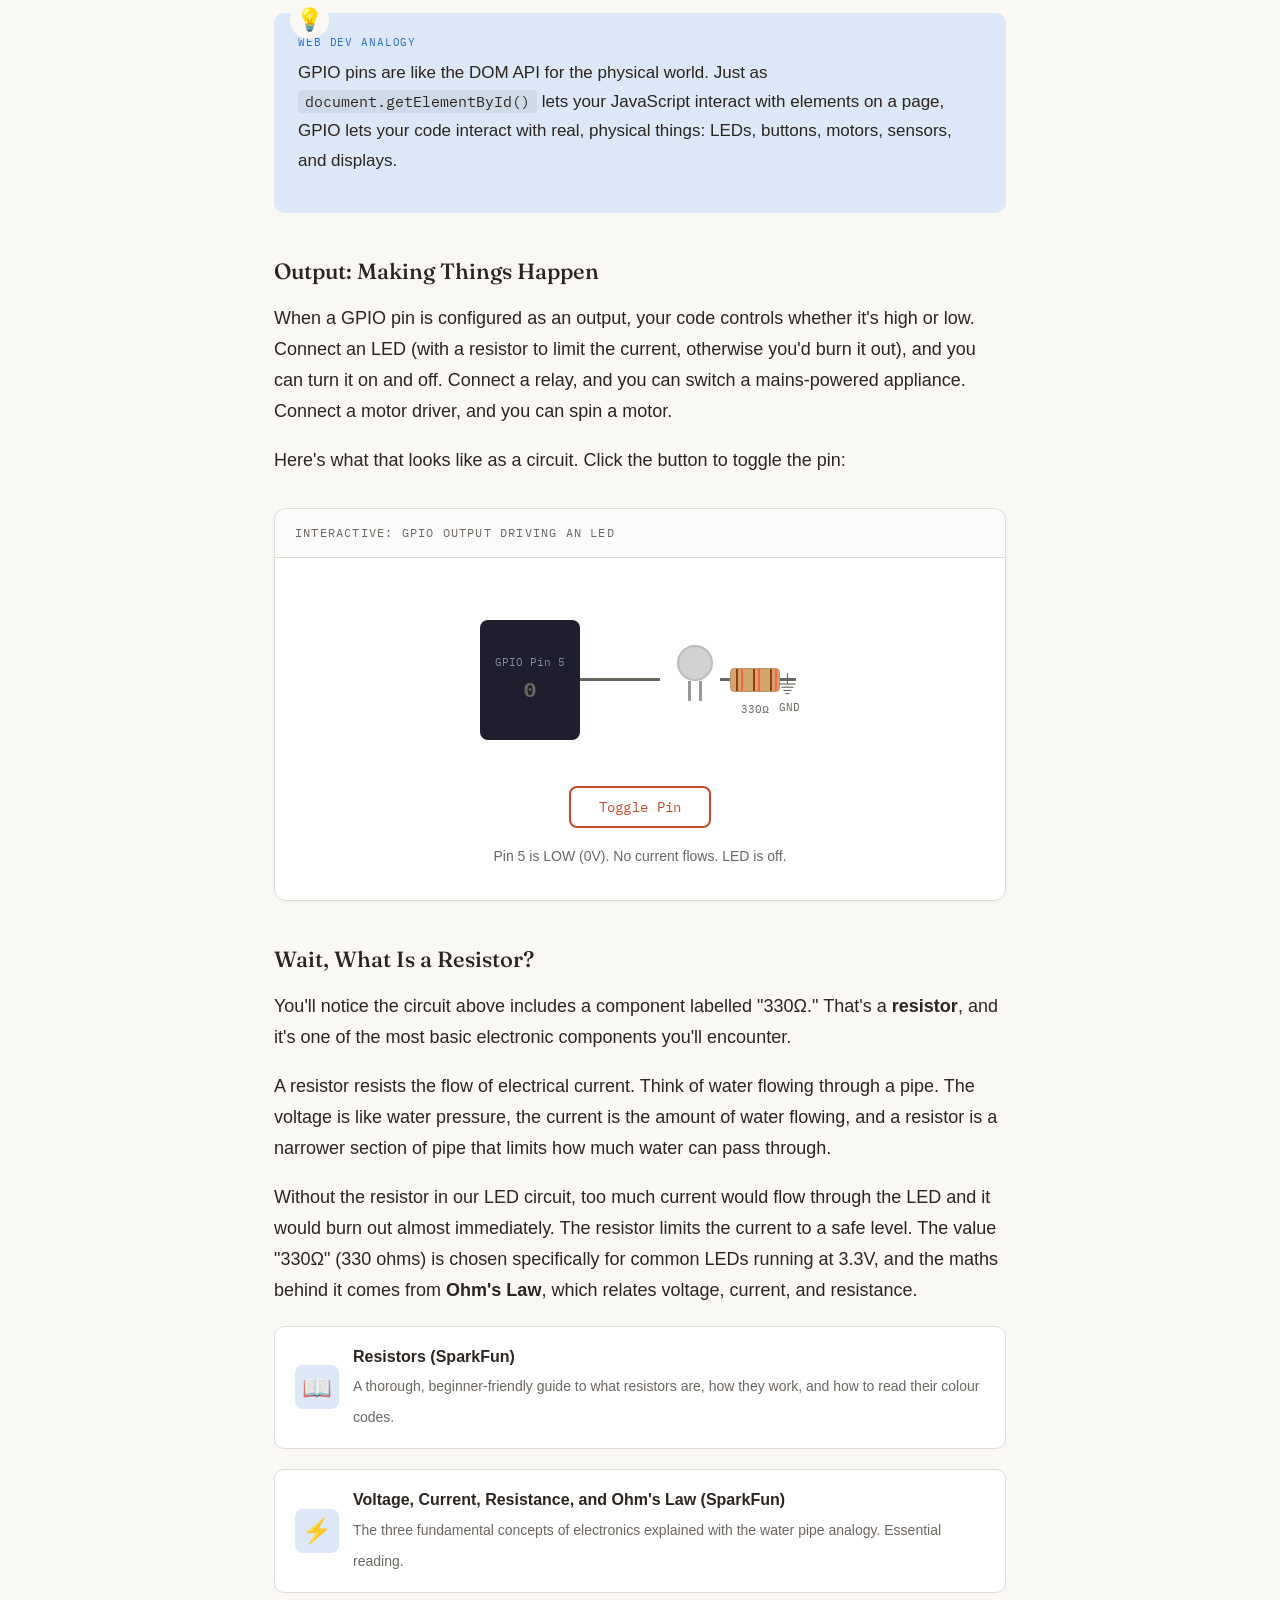
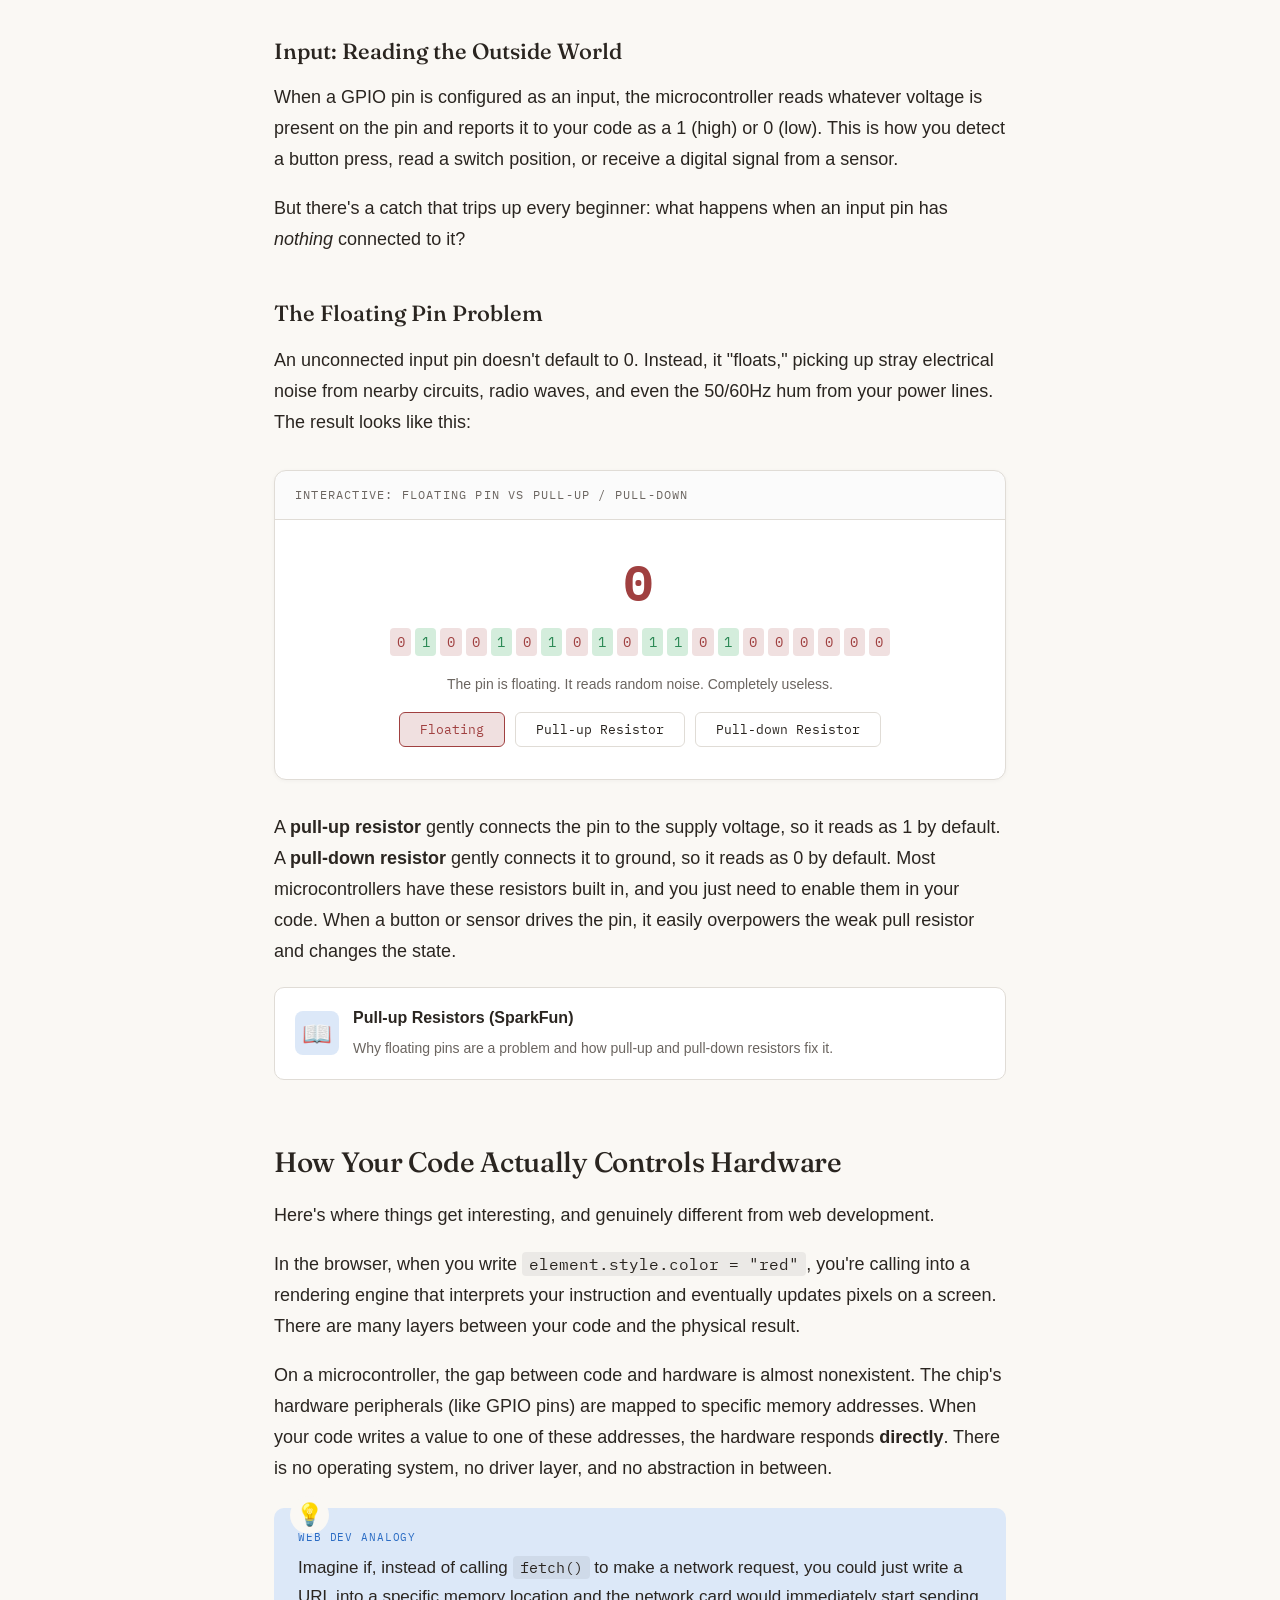
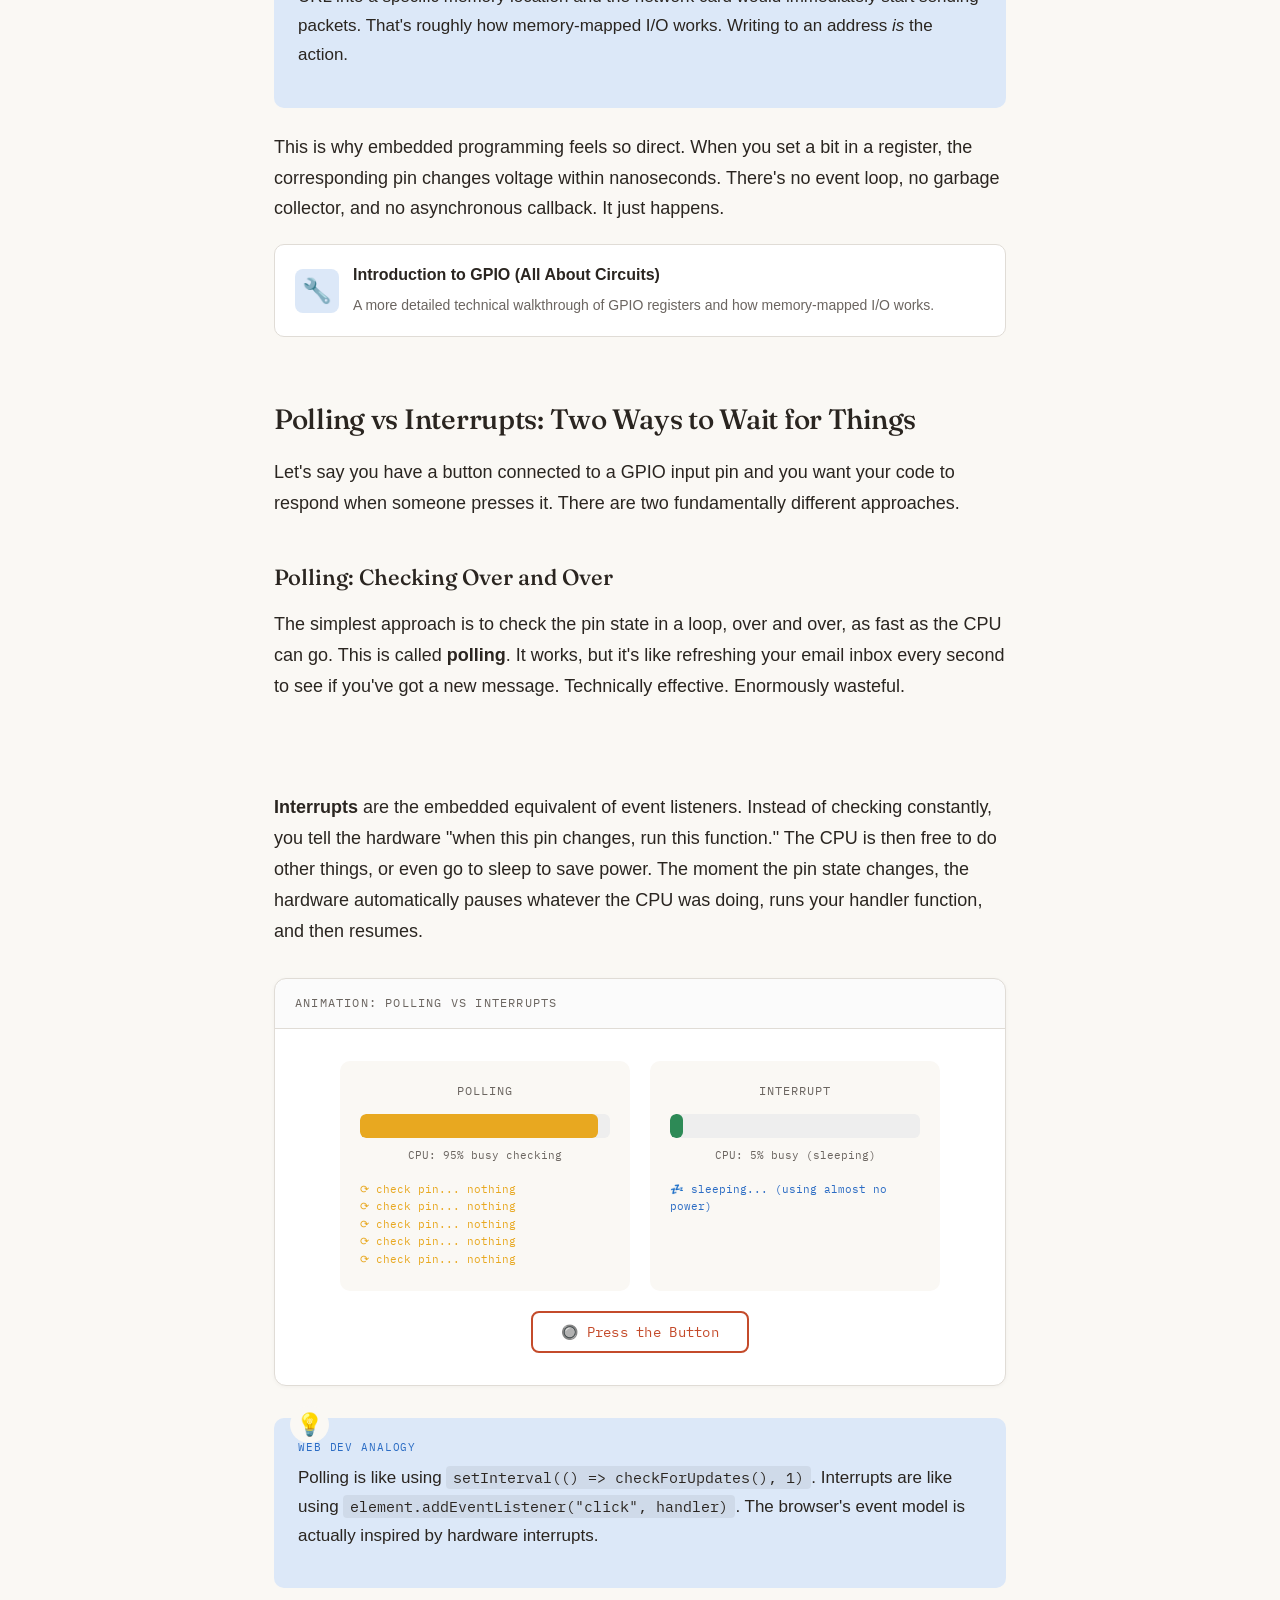
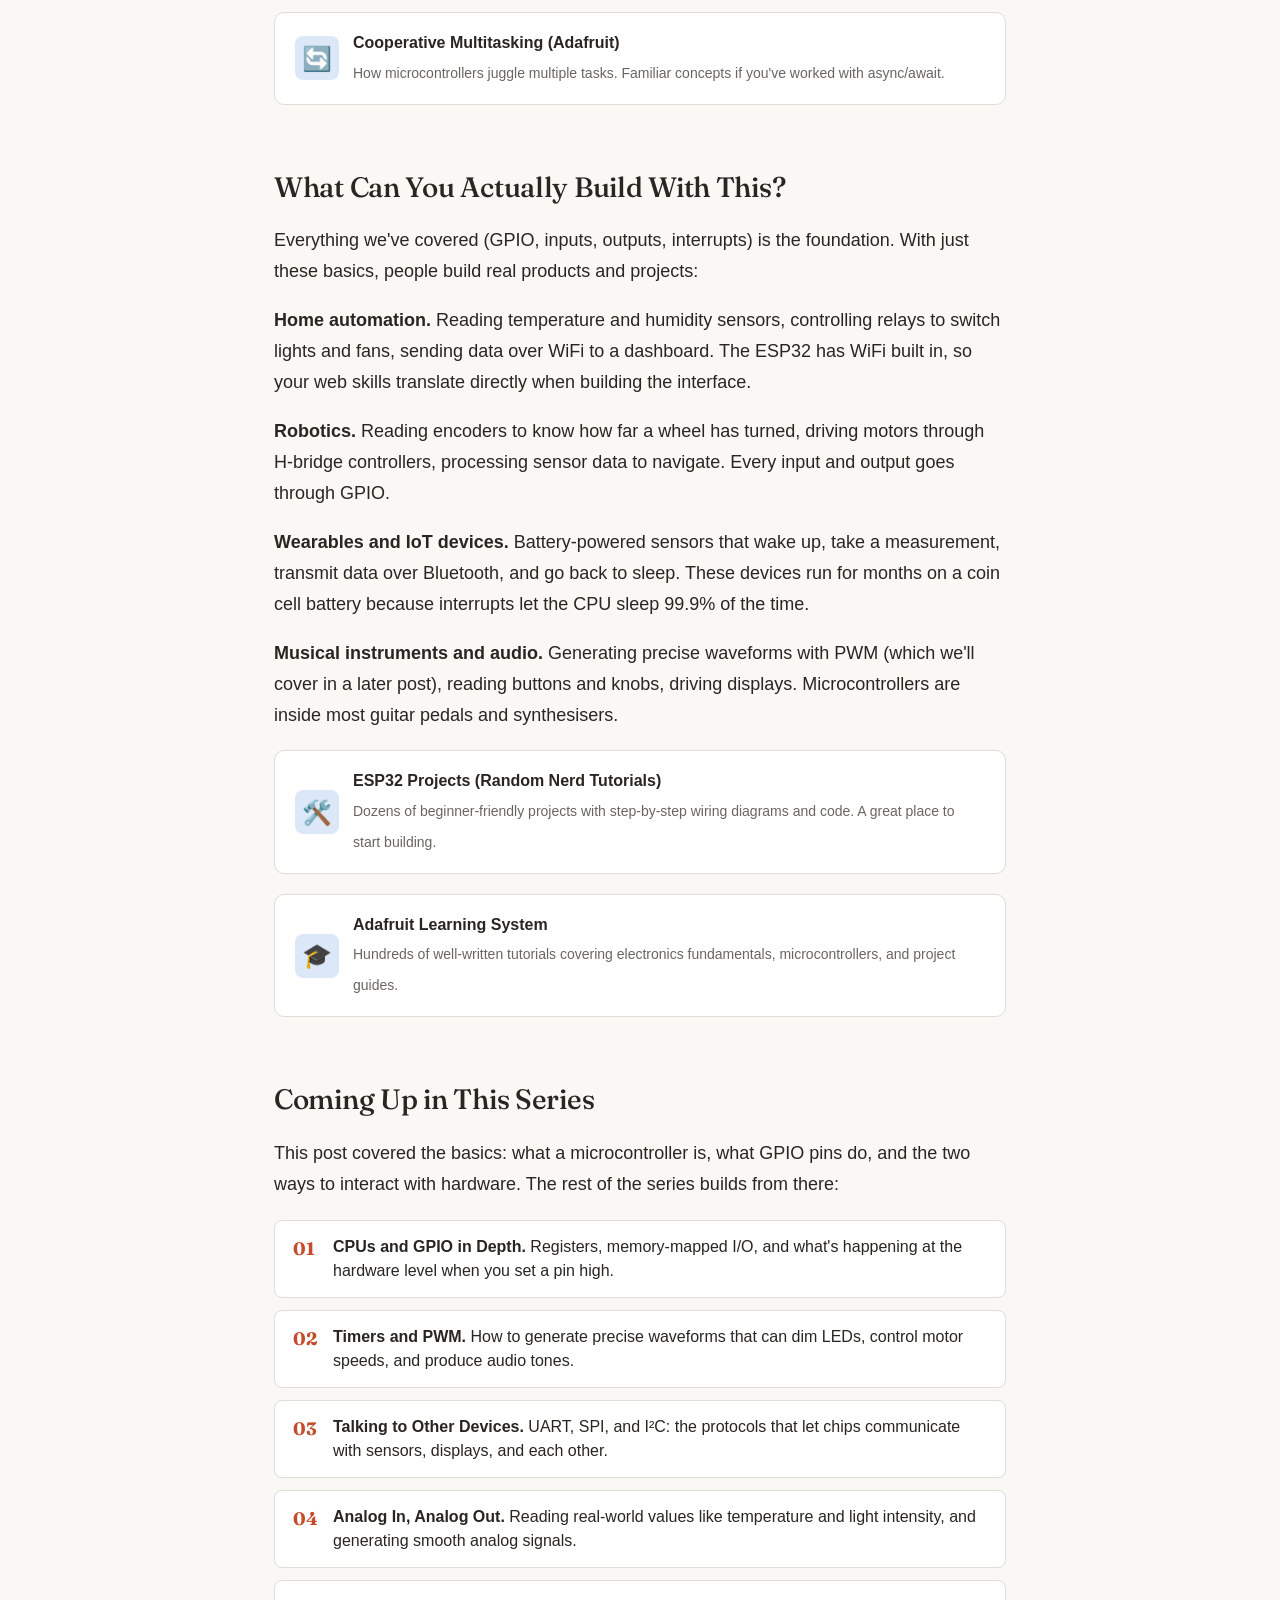
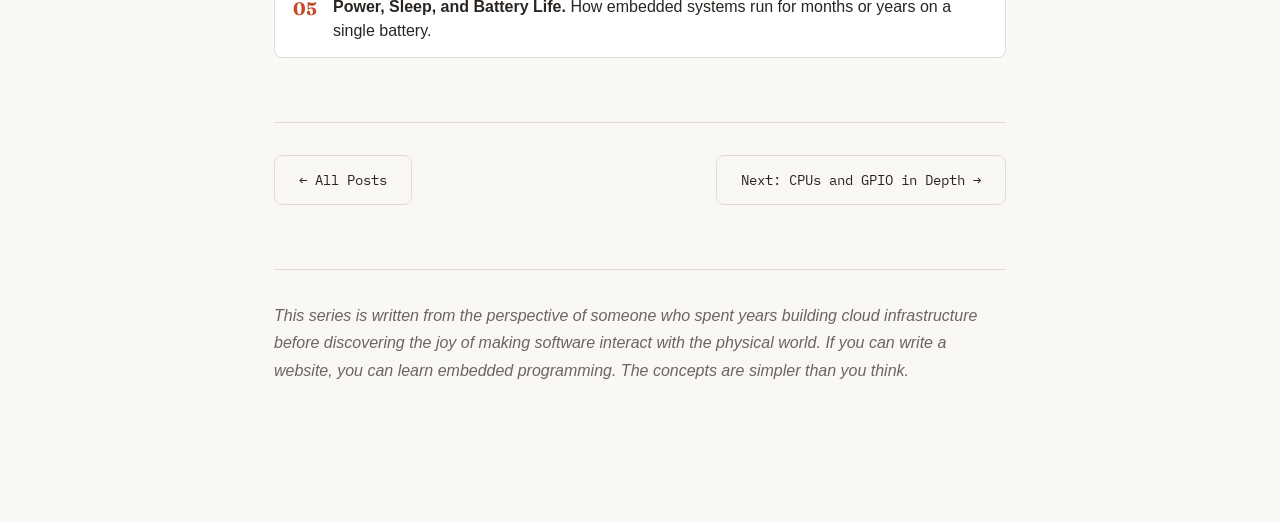
==== commit 79ccea09: "fix css/js paths" ====
--- a/posts/00-you-already-understand.html
+++ b/posts/00-you-already-understand.html
@@ -157,11 +157,11 @@
     </div>
   </div>
 
-  <p class="fade-in">Those numbers might look laughably small, but here's the thing: microcontrollers don't need to run a web browser, an operating system, or Slack. They typically do one job, and they do it with incredible precision. That's their superpower.</p>
+  <p class="fade-in">Those numbers might look laughably small, but microcontrollers don't need to run a web browser, an operating system, or Slack. They do one job, and they do it with incredible precision. That's their superpower.</p>
 
   <div class="analogy fade-in">
     <div class="analogy-label">Web dev analogy</div>
-    <p>Think of your laptop as a general-purpose restaurant kitchen that can cook any cuisine. A microcontroller is more like a dedicated rice cooker. It does one thing, but it does it perfectly, cheaply, and with almost no supervision.</p>
+    <p>Think of your laptop as a general-purpose restaurant kitchen that can cook any cuisine. A microcontroller is more like a dedicated rice cooker. It does one thing, but it does it perfectly and cheaply, with almost no supervision.</p>
   </div>
 
   <a href="https://www.espressif.com/en/products/socs/esp32" class="link-card fade-in" target="_blank">
@@ -240,7 +240,7 @@
 
   <p class="fade-in">You'll notice the circuit above includes a component labelled "330Ω." That's a <strong>resistor</strong>, and it's one of the most basic electronic components you'll encounter.</p>
 
-  <p class="fade-in">A resistor does exactly what the name suggests: it resists the flow of electrical current. Think of water flowing through a pipe. The voltage is like water pressure, the current is the amount of water flowing, and a resistor is a narrower section of pipe that limits how much water can pass through.</p>
+  <p class="fade-in">A resistor resists the flow of electrical current. Think of water flowing through a pipe. The voltage is like water pressure, the current is the amount of water flowing, and a resistor is a narrower section of pipe that limits how much water can pass through.</p>
 
   <p class="fade-in">Without the resistor in our LED circuit, too much current would flow through the LED and it would burn out almost immediately. The resistor limits the current to a safe level. The value "330Ω" (330 ohms) is chosen specifically for common LEDs running at 3.3V, and the maths behind it comes from <strong>Ohm's Law</strong>, which relates voltage, current, and resistance.</p>
 
@@ -298,7 +298,7 @@
 
   <h2 class="fade-in">How Your Code Actually Controls Hardware</h2>
 
-  <p class="fade-in">Here's where things get really interesting, and really different from web development.</p>
+  <p class="fade-in">Here's where things get interesting, and genuinely different from web development.</p>
 
   <p class="fade-in">In the browser, when you write <code>element.style.color = "red"</code>, you're calling into a rendering engine that interprets your instruction and eventually updates pixels on a screen. There are many layers between your code and the physical result.</p>
 
@@ -367,7 +367,7 @@
 
   <h2 class="fade-in">What Can You Actually Build With This?</h2>
 
-  <p class="fade-in">Everything we've covered, GPIO, inputs, outputs, interrupts, is the foundation. With just these basics, people build real products and projects:</p>
+  <p class="fade-in">Everything we've covered (GPIO, inputs, outputs, interrupts) is the foundation. With just these basics, people build real products and projects:</p>
 
   <p class="fade-in"><strong>Home automation.</strong> Reading temperature and humidity sensors, controlling relays to switch lights and fans, sending data over WiFi to a dashboard. The ESP32 has WiFi built in, so your web skills translate directly when building the interface.</p>
 
@@ -395,14 +395,14 @@
 
   <h2 class="fade-in">Coming Up in This Series</h2>
 
-  <p class="fade-in">This post covered the absolute basics: what a microcontroller is, what GPIO pins do, and the two fundamental ways to interact with hardware. The rest of the series will build on this foundation, one concept at a time:</p>
+  <p class="fade-in">This post covered the basics: what a microcontroller is, what GPIO pins do, and the two ways to interact with hardware. The rest of the series builds from there:</p>
 
   <ul class="next-list fade-in">
-    <li><span class="next-num">01</span><span><strong>CPUs and GPIO in Depth</strong> — Registers, memory-mapped I/O, and what's happening at the hardware level when you set a pin high.</span></li>
-    <li><span class="next-num">02</span><span><strong>Timers and PWM</strong> — How to generate precise waveforms that can dim LEDs, control motor speeds, and produce audio tones.</span></li>
-    <li><span class="next-num">03</span><span><strong>Talking to Other Devices</strong> — UART, SPI, and I²C: the protocols that let chips communicate with sensors, displays, and each other.</span></li>
-    <li><span class="next-num">04</span><span><strong>Analog In, Analog Out</strong> — Reading real-world values like temperature and light intensity, and generating smooth analog signals.</span></li>
-    <li><span class="next-num">05</span><span><strong>Power, Sleep, and Battery Life</strong> — How embedded systems run for months or years on a single battery.</span></li>
+    <li><span class="next-num">01</span><span><strong>CPUs and GPIO in Depth.</strong> Registers, memory-mapped I/O, and what's happening at the hardware level when you set a pin high.</span></li>
+    <li><span class="next-num">02</span><span><strong>Timers and PWM.</strong> How to generate precise waveforms that can dim LEDs, control motor speeds, and produce audio tones.</span></li>
+    <li><span class="next-num">03</span><span><strong>Talking to Other Devices.</strong> UART, SPI, and I²C: the protocols that let chips communicate with sensors, displays, and each other.</span></li>
+    <li><span class="next-num">04</span><span><strong>Analog In, Analog Out.</strong> Reading real-world values like temperature and light intensity, and generating smooth analog signals.</span></li>
+    <li><span class="next-num">05</span><span><strong>Power, Sleep, and Battery Life.</strong> How embedded systems run for months or years on a single battery.</span></li>
   </ul>
 
   <div class="post-footer fade-in">
--- a/assets/css/shared.css
+++ b/assets/css/shared.css
@@ -0,0 +1,303 @@
+:root {
+  --bg: #faf8f4;
+  --text: #2a2520;
+  --text-muted: #6b6560;
+  --accent: #c44b2b;
+  --accent-glow: #e8603e;
+  --green: #2d8a56;
+  --green-light: #d4eddc;
+  --blue: #2b6cc4;
+  --blue-light: #dce8f8;
+  --yellow: #e8a820;
+  --yellow-light: #fdf3d7;
+  --border: #e0dcd6;
+  --card: #ffffff;
+  --code-bg: #1e1e2e;
+  --code-text: #cdd6f4;
+  --pin-high: #2d8a56;
+  --pin-low: #8b8580;
+  --pin-float: #e8a820;
+}
+
+* { margin: 0; padding: 0; box-sizing: border-box; }
+
+body {
+  font-family: 'Source Sans 3', sans-serif;
+  background: var(--bg);
+  color: var(--text);
+  line-height: 1.72;
+  font-size: 18px;
+  -webkit-font-smoothing: antialiased;
+}
+
+.page-container {
+  max-width: 780px;
+  margin: 0 auto;
+  padding: 60px 24px 120px;
+}
+
+.series-tag {
+  font-family: 'IBM Plex Mono', monospace;
+  font-size: 13px;
+  letter-spacing: 0.08em;
+  text-transform: uppercase;
+  color: var(--accent);
+  margin-bottom: 16px;
+  display: block;
+}
+
+h1 {
+  font-family: 'Fraunces', serif;
+  font-weight: 700;
+  font-size: clamp(32px, 5vw, 48px);
+  line-height: 1.15;
+  color: var(--text);
+  margin-bottom: 16px;
+  letter-spacing: -0.02em;
+}
+
+.subtitle {
+  font-size: 20px;
+  color: var(--text-muted);
+  margin-bottom: 48px;
+  line-height: 1.6;
+}
+
+h2 {
+  font-family: 'Fraunces', serif;
+  font-weight: 500;
+  font-size: 28px;
+  line-height: 1.3;
+  margin: 64px 0 20px;
+  color: var(--text);
+  letter-spacing: -0.01em;
+}
+
+h3 {
+  font-family: 'Fraunces', serif;
+  font-weight: 500;
+  font-size: 22px;
+  margin: 40px 0 12px;
+  color: var(--text);
+}
+
+p { margin-bottom: 18px; }
+
+a {
+  color: var(--accent);
+  text-decoration: underline;
+  text-decoration-color: rgba(196, 75, 43, 0.3);
+  text-underline-offset: 3px;
+  transition: text-decoration-color 0.2s;
+}
+a:hover { text-decoration-color: var(--accent); }
+
+strong { font-weight: 600; }
+
+code {
+  font-family: 'IBM Plex Mono', monospace;
+  font-size: 0.88em;
+  background: rgba(0,0,0,0.06);
+  padding: 2px 7px;
+  border-radius: 4px;
+}
+
+pre {
+  background: var(--code-bg);
+  color: var(--code-text);
+  font-family: 'IBM Plex Mono', monospace;
+  font-size: 14px;
+  line-height: 1.6;
+  padding: 20px 24px;
+  border-radius: 10px;
+  overflow-x: auto;
+  margin: 20px 0 24px;
+}
+pre code {
+  background: none;
+  padding: 0;
+  font-size: inherit;
+}
+
+/* Callout boxes */
+.callout {
+  background: var(--yellow-light);
+  border-left: 4px solid var(--yellow);
+  padding: 20px 24px;
+  border-radius: 0 8px 8px 0;
+  margin: 28px 0;
+  font-size: 17px;
+}
+
+/* Analogy boxes */
+.analogy {
+  background: var(--blue-light);
+  border-radius: 10px;
+  padding: 20px 24px;
+  margin: 24px 0;
+  font-size: 17px;
+  position: relative;
+}
+.analogy::before {
+  content: "💡";
+  position: absolute;
+  top: -12px;
+  left: 16px;
+  font-size: 22px;
+  background: var(--bg);
+  padding: 0 6px;
+  border-radius: 50%;
+}
+.analogy .analogy-label {
+  font-family: 'IBM Plex Mono', monospace;
+  font-size: 11px;
+  text-transform: uppercase;
+  letter-spacing: 0.08em;
+  color: var(--blue);
+  margin-bottom: 6px;
+}
+
+/* Link cards */
+.link-card {
+  display: flex;
+  align-items: center;
+  gap: 14px;
+  background: var(--card);
+  border: 1px solid var(--border);
+  border-radius: 10px;
+  padding: 16px 20px;
+  margin: 20px 0;
+  text-decoration: none;
+  transition: border-color 0.2s, box-shadow 0.2s;
+}
+.link-card:hover {
+  border-color: var(--accent);
+  box-shadow: 0 2px 12px rgba(196,75,43,0.08);
+}
+.link-card .link-icon {
+  font-size: 24px;
+  flex-shrink: 0;
+  width: 44px;
+  height: 44px;
+  display: flex;
+  align-items: center;
+  justify-content: center;
+  background: var(--blue-light);
+  border-radius: 8px;
+}
+.link-card .link-body { flex: 1; }
+.link-card .link-title {
+  font-weight: 600;
+  font-size: 16px;
+  color: var(--text);
+  text-decoration: none;
+  display: block;
+}
+.link-card .link-desc {
+  font-size: 14px;
+  color: var(--text-muted);
+  text-decoration: none;
+}
+
+/* Demo containers */
+.demo-container {
+  background: var(--card);
+  border: 1px solid var(--border);
+  border-radius: 12px;
+  overflow: hidden;
+  margin: 32px 0;
+  box-shadow: 0 1px 4px rgba(0,0,0,0.04);
+}
+.demo-header {
+  font-family: 'IBM Plex Mono', monospace;
+  font-size: 12px;
+  text-transform: uppercase;
+  letter-spacing: 0.1em;
+  color: var(--text-muted);
+  padding: 14px 20px;
+  border-bottom: 1px solid var(--border);
+  background: rgba(0,0,0,0.015);
+}
+.demo-body {
+  padding: 32px 24px;
+  display: flex;
+  flex-direction: column;
+  align-items: center;
+  gap: 20px;
+}
+.demo-btn {
+  font-family: 'IBM Plex Mono', monospace;
+  font-size: 14px;
+  padding: 10px 28px;
+  border-radius: 8px;
+  cursor: pointer;
+  border: 2px solid var(--accent);
+  background: transparent;
+  color: var(--accent);
+  transition: all 0.2s;
+  letter-spacing: 0.02em;
+}
+.demo-btn:hover {
+  background: var(--accent);
+  color: white;
+}
+.demo-caption {
+  font-size: 14px;
+  color: var(--text-muted);
+  text-align: center;
+  max-width: 400px;
+}
+
+/* Navigation */
+.post-nav {
+  display: flex;
+  justify-content: space-between;
+  align-items: center;
+  margin-bottom: 48px;
+  padding-bottom: 24px;
+  border-bottom: 1px solid var(--border);
+}
+.post-nav a {
+  font-family: 'IBM Plex Mono', monospace;
+  font-size: 13px;
+  text-decoration: none;
+  color: var(--text-muted);
+  transition: color 0.2s;
+}
+.post-nav a:hover { color: var(--accent); }
+
+.post-nav-next {
+  margin-left: auto;
+}
+
+/* Post footer */
+.post-footer {
+  margin-top: 64px;
+  padding-top: 32px;
+  border-top: 1px solid var(--border);
+  display: flex;
+  justify-content: space-between;
+  gap: 20px;
+}
+.post-footer a {
+  font-family: 'IBM Plex Mono', monospace;
+  font-size: 14px;
+  text-decoration: none;
+  padding: 12px 24px;
+  border: 1px solid var(--border);
+  border-radius: 8px;
+  color: var(--text);
+  transition: border-color 0.2s;
+}
+.post-footer a:hover { border-color: var(--accent); color: var(--accent); }
+
+/* Scroll animations */
+.fade-in {
+  opacity: 0;
+  transform: translateY(20px);
+  transition: opacity 0.6s ease, transform 0.6s ease;
+}
+.fade-in.visible {
+  opacity: 1;
+  transform: translateY(0);
+}
